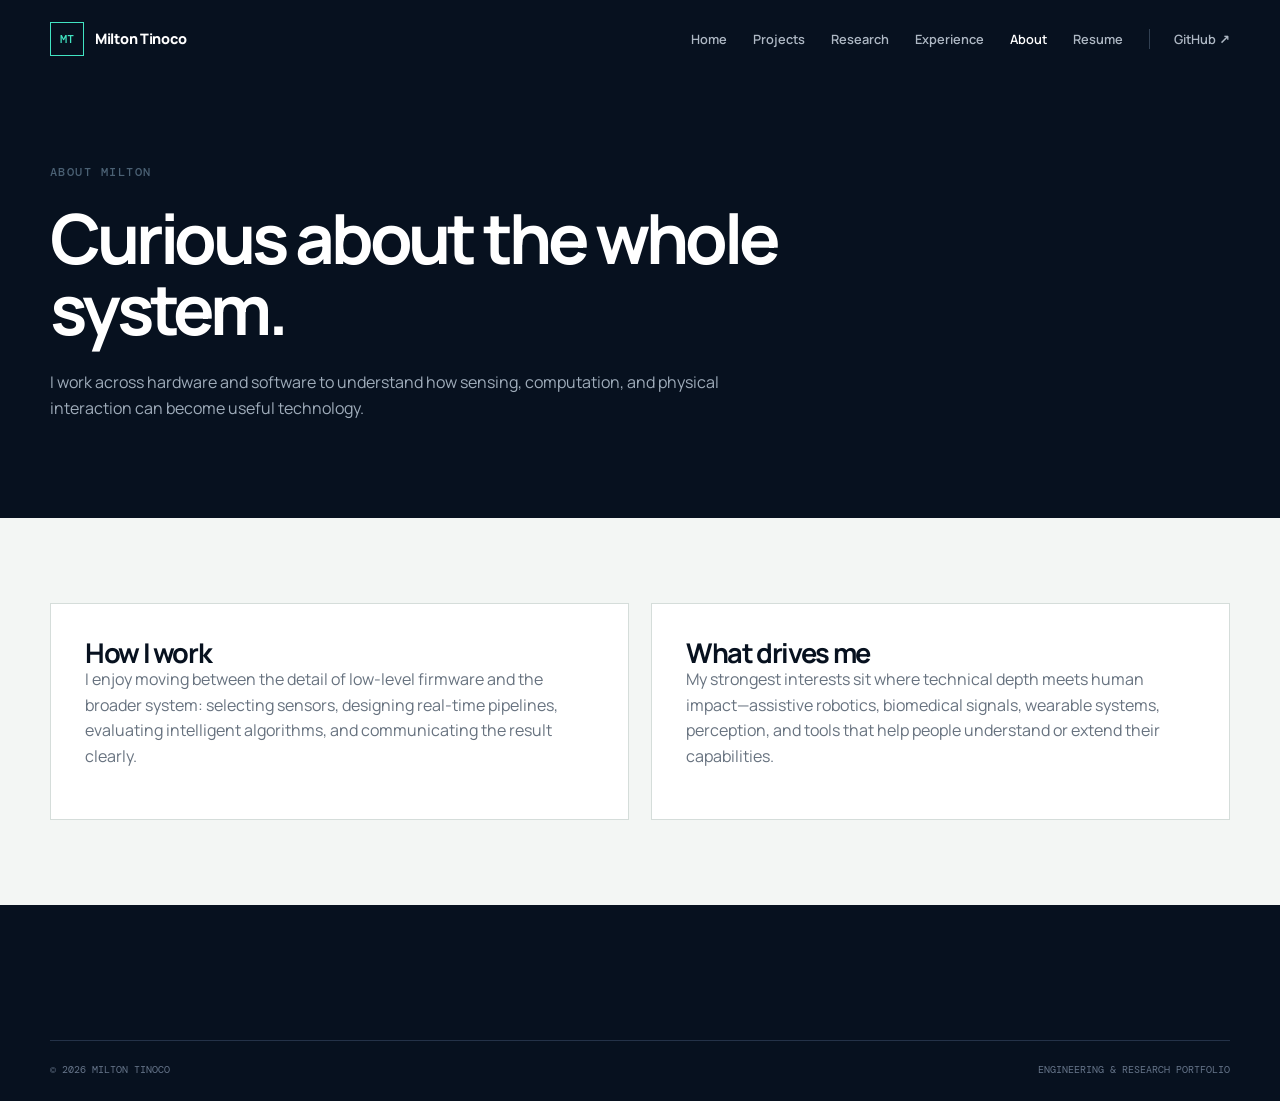
==== about.html @ 7037812b "Update portfolio" ====
<!DOCTYPE html><html lang="en"><head><meta charset="UTF-8"><meta name="viewport" content="width=device-width,initial-scale=1"><title>About | Milton Tinoco</title><link rel="preconnect" href="https://fonts.googleapis.com"><link rel="preconnect" href="https://fonts.gstatic.com" crossorigin><link href="https://fonts.googleapis.com/css2?family=DM+Mono:wght@400;500&family=Manrope:wght@400;500;600;700;800&display=swap" rel="stylesheet"><link rel="stylesheet" href="css/style.css"><script src="js/main.js" defer></script></head><body><header class="site-header scrolled" data-header><div class="container nav-wrap"><a class="brand" href="index.html"><span class="brand-mark">MT</span><span>Milton Tinoco</span></a><button class="nav-toggle" aria-expanded="false" aria-controls="site-nav" data-nav-toggle><span class="sr-only">Toggle navigation</span><span></span><span></span></button><nav class="site-nav" id="site-nav" data-nav><a href="index.html">Home</a><a href="projects.html">Projects</a><a href="research.html">Research</a><a href="experience.html">Experience</a><a class="active" href="about.html">About</a><a href="assets/resume/Milton-Tinoco-Resume.pdf" data-resume>Resume</a><a class="nav-external" href="https://github.com/mtinocomarin">GitHub ↗</a></nav></div></header><main><section class="page-hero"><div class="container"><p class="eyebrow">About Milton</p><h1>Curious about the whole system.</h1><p>I work across hardware and software to understand how sensing, computation, and physical interaction can become useful technology.</p></div></section><section class="content-section"><div class="container content-grid"><article class="info-card"><h2>How I work</h2><p>I enjoy moving between the detail of low-level firmware and the broader system: selecting sensors, designing real-time pipelines, evaluating intelligent algorithms, and communicating the result clearly.</p></article><article class="info-card"><h2>What drives me</h2><p>My strongest interests sit where technical depth meets human impact—assistive robotics, biomedical signals, wearable systems, perception, and tools that help people understand or extend their capabilities.</p></article></div></section></main><footer class="site-footer"><div class="container footer-base"><span>© <span data-year></span> Milton Tinoco</span><span>Engineering &amp; research portfolio</span></div></footer></body></html>
---- css/style.css ----
:root{--ink:#07111f;--ink-2:#0b1829;--paper:#f3f6f4;--white:#fff;--muted:#67727f;--line:#d5ddda;--cyan:#41e4c2;--blue:#6ea8ff;--orange:#ff8b5d;--max:1180px;--radius:18px}
*{box-sizing:border-box}html{scroll-behavior:smooth}body{margin:0;background:var(--paper);color:var(--ink);font-family:Manrope,system-ui,sans-serif;line-height:1.6;-webkit-font-smoothing:antialiased}a{color:inherit;text-decoration:none}button{font:inherit}img{max-width:100%}.container{width:min(calc(100% - 40px),var(--max));margin-inline:auto}.section{padding:110px 0}.skip-link{position:fixed;left:20px;top:-100px;z-index:100;background:var(--cyan);padding:10px 16px;font-weight:800}.skip-link:focus{top:12px}.sr-only{position:absolute;width:1px;height:1px;padding:0;margin:-1px;overflow:hidden;clip:rect(0,0,0,0);white-space:nowrap;border:0}
.site-header{position:fixed;inset:0 0 auto;z-index:20;color:#fff;border-bottom:1px solid transparent;transition:.3s}.site-header.scrolled{background:rgba(7,17,31,.88);border-color:rgba(255,255,255,.1);backdrop-filter:blur(14px)}.nav-wrap{height:78px;display:flex;align-items:center;justify-content:space-between}.brand{display:flex;align-items:center;gap:11px;font-size:.9rem;font-weight:800;letter-spacing:-.02em}.brand-mark{display:grid;place-items:center;width:34px;height:34px;border:1px solid var(--cyan);color:var(--cyan);font:500 .75rem DM Mono}.site-nav{display:flex;align-items:center;gap:26px;font-size:.8rem;font-weight:600}.site-nav a{color:#aeb8c4;transition:.2s}.site-nav a:hover,.site-nav a.active{color:#fff}.nav-external{padding-left:24px;border-left:1px solid #314052}.nav-toggle{display:none;background:none;border:0;color:#fff;width:40px;height:40px}.nav-toggle span:not(.sr-only){display:block;width:23px;height:1px;background:currentColor;margin:6px auto;transition:.2s}
.hero{min-height:100vh;padding-top:170px;padding-bottom:36px;background:var(--ink);color:#fff;overflow:hidden;position:relative}.hero:before{content:"";position:absolute;inset:0;background:linear-gradient(rgba(255,255,255,.025) 1px,transparent 1px),linear-gradient(90deg,rgba(255,255,255,.025) 1px,transparent 1px);background-size:54px 54px;mask-image:linear-gradient(to bottom,#000,transparent 85%)}.hero-grid{position:relative;display:grid;grid-template-columns:1.12fr .88fr;gap:72px;align-items:center}.eyebrow{margin:0 0 22px;color:#4b6174;font:500 .72rem DM Mono;letter-spacing:.13em;text-transform:uppercase}.hero .eyebrow{color:#95a6b7}.status-dot{display:inline-block;width:7px;height:7px;margin-right:9px;border-radius:50%;background:var(--cyan);box-shadow:0 0 0 5px rgba(65,228,194,.1)}h1,h2,h3,p{margin-top:0}h1{max-width:780px;margin-bottom:26px;font-size:clamp(2.75rem,5.4vw,5.4rem);line-height:1.03;letter-spacing:-.06em}h1 em{color:var(--cyan);font-style:normal}h2{margin-bottom:0;font-size:clamp(2rem,4vw,3.6rem);line-height:1.08;letter-spacing:-.05em}h3{line-height:1.2;letter-spacing:-.035em}.hero-intro{max-width:700px;margin-bottom:35px;color:#adbac7;font-size:1.05rem}.hero-intro strong{color:#fff}.button-row{display:flex;flex-wrap:wrap;gap:12px}.button{display:inline-flex;align-items:center;justify-content:center;gap:18px;min-height:50px;padding:0 22px;border:1px solid transparent;font-size:.82rem;font-weight:800;transition:.25s}.button:hover{transform:translateY(-2px)}.button-primary{background:var(--cyan);color:var(--ink)}.button-secondary{border-color:#425064;color:#fff}.button-secondary:hover{border-color:#fff}.button-light{margin-top:24px;background:#fff;color:var(--ink)}
.hero-visual{position:relative;height:480px}.orbit{position:absolute;left:50%;top:50%;border:1px solid rgba(110,168,255,.3);border-radius:50%;transform:translate(-50%,-50%)}.orbit-one{width:310px;height:310px}.orbit-two{width:440px;height:440px;border-style:dashed;animation:spin 40s linear infinite}.core{position:absolute;left:50%;top:50%;display:grid;place-items:center;width:126px;height:126px;border-radius:50%;background:#0d2237;border:1px solid var(--cyan);box-shadow:0 0 60px rgba(65,228,194,.12);transform:translate(-50%,-50%)}.core span{font:500 2rem DM Mono;color:var(--cyan)}.core small{font:500 .48rem DM Mono;letter-spacing:.18em;color:#8191a1}.signal-card{position:absolute;width:165px;padding:15px;background:rgba(11,24,41,.9);border:1px solid #26394f;box-shadow:0 15px 40px rgba(0,0,0,.25)}.signal-card>span{color:var(--cyan);font:500 .6rem DM Mono}.signal-card strong,.signal-card small{display:block}.signal-card strong{margin:8px 0 2px;font:500 .74rem DM Mono;letter-spacing:.12em}.signal-card small{color:#8495a6;font-size:.58rem}.signal-a{left:0;top:12%}.signal-b{right:-3%;top:26%}.signal-c{left:8%;bottom:6%}.expertise-strip{position:relative;display:flex;align-items:center;justify-content:space-between;margin-top:55px;padding-top:28px;border-top:1px solid #263549;color:#8291a1;font:500 .64rem DM Mono;letter-spacing:.08em;text-transform:uppercase}.expertise-strip i{width:3px;height:3px;background:var(--cyan);border-radius:50%}@keyframes spin{to{transform:translate(-50%,-50%) rotate(360deg)}}
.section-heading{display:flex;justify-content:space-between;align-items:end;gap:30px;margin-bottom:46px}.text-link,.card-link{font-size:.78rem;font-weight:800}.text-link{padding-bottom:6px;border-bottom:1px solid var(--ink)}.project-grid{display:grid;grid-template-columns:repeat(2,1fr);gap:22px}.project-card{display:grid;grid-template-columns:.9fr 1.1fr;min-height:430px;background:var(--white);border:1px solid var(--line);overflow:hidden;transition:.3s}.project-card:hover{transform:translateY(-5px);box-shadow:0 22px 50px rgba(7,17,31,.08)}.project-featured{grid-column:1/-1;grid-template-columns:1.15fr .85fr;min-height:475px}.project-art{position:relative;min-height:260px;overflow:hidden;background:#0b1726}.art-label{position:absolute;left:20px;bottom:16px;color:#7890a8;font:500 .55rem DM Mono;letter-spacing:.12em}.emg-art{background:linear-gradient(135deg,#07111f,#0a2330)}.waveform{position:absolute;inset:15% 4%;background:url("data:image/svg+xml,%3Csvg xmlns='http://www.w3.org/2000/svg' width='800' height='250' viewBox='0 0 800 250'%3E%3Cpolyline fill='none' stroke='%2341e4c2' stroke-width='3' points='0,130 90,130 110,122 125,140 145,70 160,190 178,105 198,130 300,130 320,120 335,145 350,55 365,200 385,100 405,130 500,130 520,120 540,150 558,75 575,180 595,105 615,130 800,130'/%3E%3C/svg%3E") center/cover no-repeat;filter:drop-shadow(0 0 8px rgba(65,228,194,.35))}.metric{position:absolute;right:26px;top:26px;text-align:right}.metric span,.metric strong{display:block;font-family:DM Mono}.metric span{color:#5c7388;font-size:.55rem}.metric strong{color:var(--cyan);font-size:.8rem}.sense-art{background:radial-gradient(circle at center,#14304b,#081321 68%)}.radar{position:absolute;width:190px;height:190px;left:50%;top:48%;border:1px solid #31516d;border-radius:50%;transform:translate(-50%,-50%)}.radar:before,.radar:after{content:"";position:absolute;background:#31516d}.radar:before{width:1px;height:100%;left:50%}.radar:after{width:100%;height:1px;top:50%}.radar span,.radar i,.radar b{position:absolute;width:9px;height:9px;border-radius:50%;background:var(--cyan);box-shadow:0 0 15px var(--cyan)}.radar span{left:30px;top:54px}.radar i{right:38px;bottom:29px}.radar b{right:15px;top:76px;background:var(--orange);box-shadow:0 0 15px var(--orange)}.vision-art{background:linear-gradient(145deg,#081522,#172d43)}.point-cloud{position:absolute;inset:12%;background-image:radial-gradient(circle,#6ea8ff 1px,transparent 1.8px);background-size:15px 13px;transform:perspective(300px) rotateY(-15deg) rotateX(5deg);mask-image:linear-gradient(120deg,transparent,#000 20%,#000 70%,transparent)}.viewfinder{position:absolute;inset:23%;border:1px solid rgba(65,228,194,.55)}.viewfinder:before,.viewfinder:after{content:"";position:absolute;background:rgba(65,228,194,.4)}.viewfinder:before{width:100%;height:1px;top:50%}.viewfinder:after{width:1px;height:100%;left:50%}.project-content{display:flex;flex-direction:column;padding:34px}.project-number{margin-bottom:20px;color:#6a7a88;font:500 .62rem DM Mono;letter-spacing:.1em}.project-content h3{font-size:1.55rem}.project-content p{color:var(--muted);font-size:.9rem}.tag-list{display:flex;flex-wrap:wrap;gap:7px;padding:0;margin:7px 0 25px;list-style:none}.tag-list li{padding:5px 9px;background:#eef3f1;color:#4b5e69;font:500 .57rem DM Mono;text-transform:uppercase}.card-link{display:flex;justify-content:space-between;margin-top:auto;padding-top:17px;border-top:1px solid var(--line)}
.research-callout{background:var(--ink-2);color:#fff}.callout-grid{display:grid;grid-template-columns:1fr 1fr;gap:110px;align-items:end}.callout-grid p{color:#aeb9c6}.callout-grid h2{color:#fff}.toolkit-grid{display:grid;grid-template-columns:repeat(3,1fr);border-block:1px solid var(--line)}.toolkit-grid>div{padding:34px 30px 35px 0}.toolkit-grid>div+div{padding-left:30px;border-left:1px solid var(--line)}.toolkit-index{font:500 .63rem DM Mono;color:#789}.toolkit-grid h3{margin:45px 0 14px;font-size:1.3rem}.toolkit-grid p{margin:0;color:var(--muted);font-size:.85rem}.contact-section{padding-top:40px}.contact-inner{padding:70px;background:#dce9e5}.contact-inner h2{max-width:820px}.contact-inner>p:not(.eyebrow){max-width:650px;margin:20px 0 30px;color:#52636a}.contact-inner .button-secondary{border-color:#859a95;color:var(--ink)}.site-footer{padding:70px 0 25px;background:var(--ink);color:#fff}.footer-grid{display:flex;justify-content:space-between}.footer-grid p{margin:16px 0;color:#728296;font-size:.8rem}.footer-links{display:grid;grid-template-columns:repeat(2,100px);gap:12px;color:#aab4c0;font-size:.78rem}.footer-base{display:flex;justify-content:space-between;margin-top:65px;padding-top:22px;border-top:1px solid #243248;color:#66758a;font:400 .6rem DM Mono;text-transform:uppercase}
.page-hero{padding:165px 0 80px;background:var(--ink);color:#fff}.page-hero p:not(.eyebrow){max-width:680px;color:#9facba}.content-section{padding:85px 0}.content-grid{display:grid;grid-template-columns:repeat(2,1fr);gap:22px}.info-card{padding:34px;background:#fff;border:1px solid var(--line)}.info-card h2{font-size:1.7rem}.info-card h3{font-size:1.25rem}.info-card p{color:var(--muted)}.info-card .tag-list{margin-bottom:0}.empty-note{padding:18px;border-left:3px solid var(--cyan);background:#e5eeeb;color:#52636a}.reveal{opacity:0;transform:translateY(22px);transition:opacity .65s ease,transform .65s ease}.reveal.visible{opacity:1;transform:none}
@media(max-width:900px){.section{padding:80px 0}.site-nav{position:fixed;inset:78px 0 auto;display:none;flex-direction:column;align-items:stretch;gap:0;padding:16px 20px 28px;background:var(--ink);border-top:1px solid #243248}.site-nav.open{display:flex}.site-nav a{padding:13px 0;border-bottom:1px solid #1d2b3c}.nav-external{padding-left:0;border-left:0}.nav-toggle{display:block}.nav-toggle[aria-expanded=true] span:not(.sr-only):nth-child(2){transform:translateY(3.5px) rotate(45deg)}.nav-toggle[aria-expanded=true] span:not(.sr-only):nth-child(3){transform:translateY(-3.5px) rotate(-45deg)}.hero-grid{grid-template-columns:1fr}.hero-visual{height:390px;max-width:520px;width:100%;margin:auto}.expertise-strip{gap:16px;justify-content:flex-start;overflow:hidden}.expertise-strip span{white-space:nowrap}.project-grid{grid-template-columns:1fr}.project-card,.project-featured{grid-column:auto;grid-template-columns:1fr}.callout-grid{grid-template-columns:1fr;gap:35px}.content-grid{grid-template-columns:1fr}}
@media(max-width:600px){.container{width:min(calc(100% - 28px),var(--max))}.hero{padding-top:130px}.hero h1{font-size:2.65rem}.hero-visual{height:330px}.orbit-one{width:220px;height:220px}.orbit-two{width:310px;height:310px}.core{width:100px;height:100px}.signal-card{width:140px}.signal-b{right:0}.expertise-strip{margin-top:25px}.section-heading{display:block}.section-heading .text-link{display:inline-block;margin-top:22px}.project-card,.project-featured{min-height:auto}.project-content{padding:26px}.project-art{min-height:235px}.toolkit-grid{grid-template-columns:1fr}.toolkit-grid>div,.toolkit-grid>div+div{padding:28px 0;border-left:0;border-bottom:1px solid var(--line)}.toolkit-grid h3{margin-top:24px}.contact-inner{padding:40px 24px}.footer-grid{display:block}.footer-links{margin-top:40px}.footer-base{display:block}.footer-base span{display:block;margin-top:7px}}
@media(prefers-reduced-motion:reduce){html{scroll-behavior:auto}*,*:before,*:after{animation-duration:.01ms!important;animation-iteration-count:1!important;transition-duration:.01ms!important}.reveal{opacity:1;transform:none}}
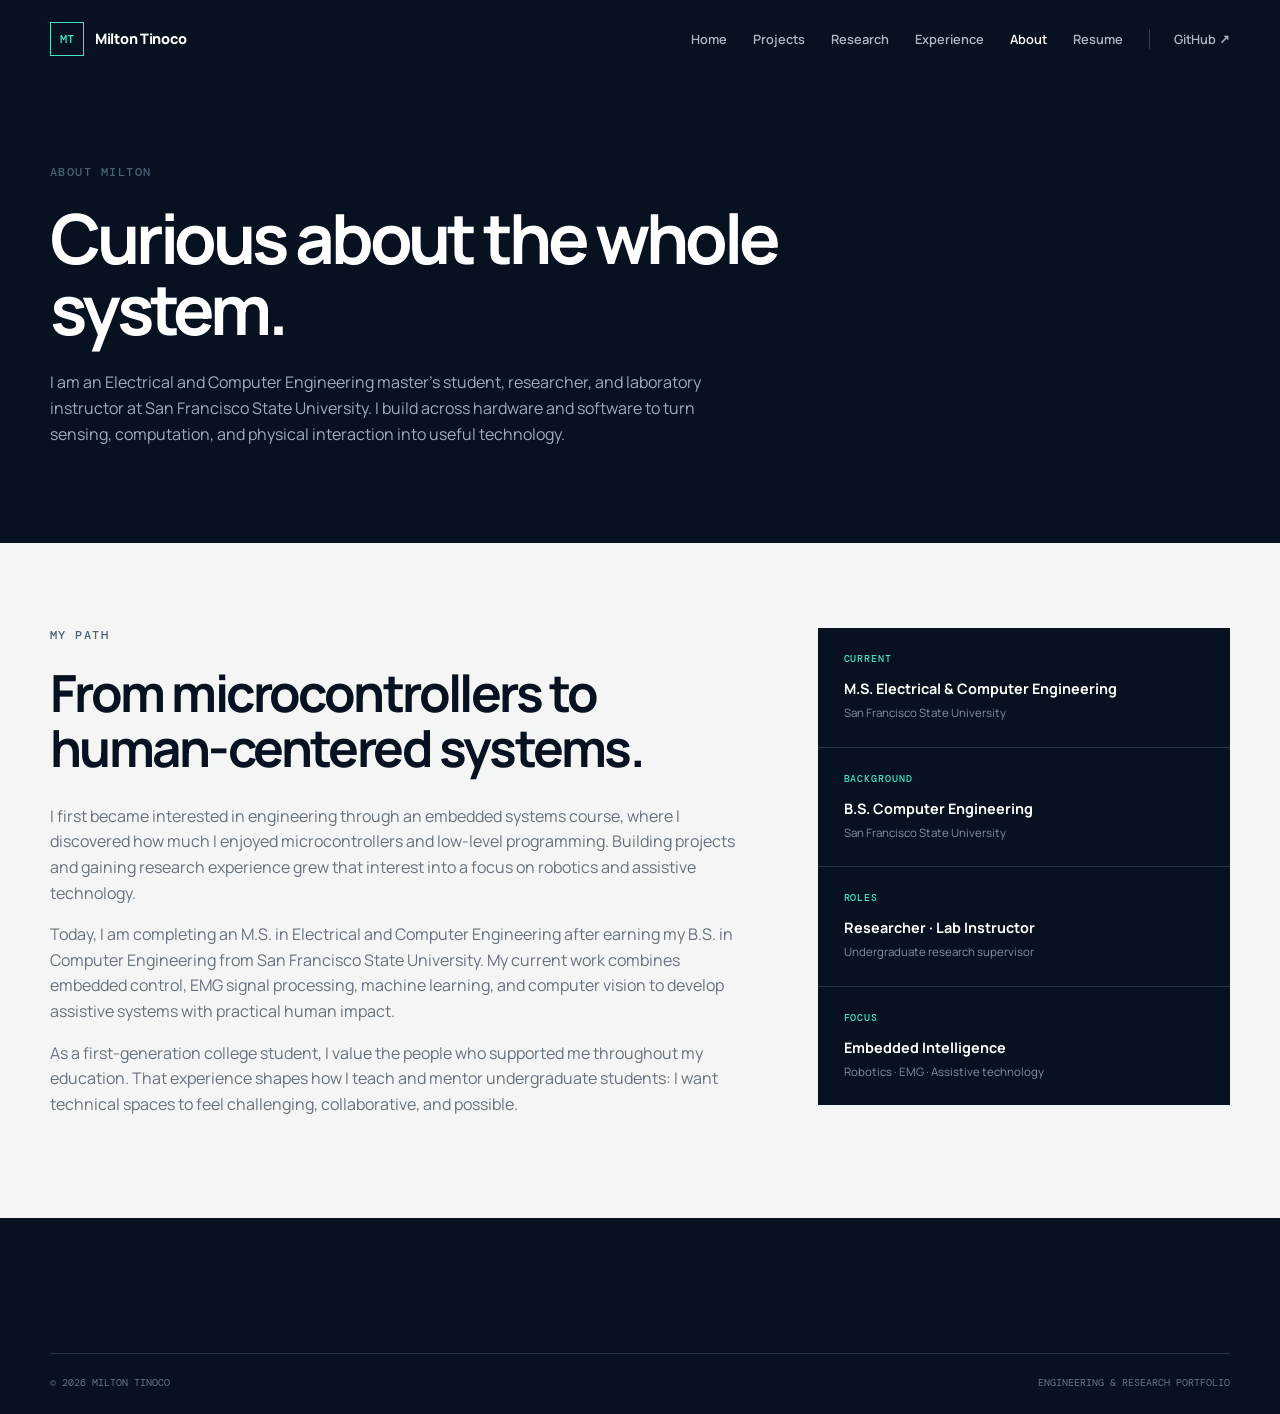
==== commit 471b0b0e: "Update portfolio About me and Resume" ====
--- a/about.html
+++ b/about.html
@@ -1 +1 @@
-<!DOCTYPE html><html lang="en"><head><meta charset="UTF-8"><meta name="viewport" content="width=device-width,initial-scale=1"><title>About | Milton Tinoco</title><link rel="preconnect" href="https://fonts.googleapis.com"><link rel="preconnect" href="https://fonts.gstatic.com" crossorigin><link href="https://fonts.googleapis.com/css2?family=DM+Mono:wght@400;500&family=Manrope:wght@400;500;600;700;800&display=swap" rel="stylesheet"><link rel="stylesheet" href="css/style.css"><script src="js/main.js" defer></script></head><body><header class="site-header scrolled" data-header><div class="container nav-wrap"><a class="brand" href="index.html"><span class="brand-mark">MT</span><span>Milton Tinoco</span></a><button class="nav-toggle" aria-expanded="false" aria-controls="site-nav" data-nav-toggle><span class="sr-only">Toggle navigation</span><span></span><span></span></button><nav class="site-nav" id="site-nav" data-nav><a href="index.html">Home</a><a href="projects.html">Projects</a><a href="research.html">Research</a><a href="experience.html">Experience</a><a class="active" href="about.html">About</a><a href="assets/resume/Milton-Tinoco-Resume.pdf" data-resume>Resume</a><a class="nav-external" href="https://github.com/mtinocomarin">GitHub ↗</a></nav></div></header><main><section class="page-hero"><div class="container"><p class="eyebrow">About Milton</p><h1>Curious about the whole system.</h1><p>I work across hardware and software to understand how sensing, computation, and physical interaction can become useful technology.</p></div></section><section class="content-section"><div class="container content-grid"><article class="info-card"><h2>How I work</h2><p>I enjoy moving between the detail of low-level firmware and the broader system: selecting sensors, designing real-time pipelines, evaluating intelligent algorithms, and communicating the result clearly.</p></article><article class="info-card"><h2>What drives me</h2><p>My strongest interests sit where technical depth meets human impact—assistive robotics, biomedical signals, wearable systems, perception, and tools that help people understand or extend their capabilities.</p></article></div></section></main><footer class="site-footer"><div class="container footer-base"><span>© <span data-year></span> Milton Tinoco</span><span>Engineering &amp; research portfolio</span></div></footer></body></html>
+<!DOCTYPE html><html lang="en"><head><meta charset="UTF-8"><meta name="viewport" content="width=device-width,initial-scale=1"><meta name="description" content="About Milton Tinoco, an electrical and computer engineering graduate student, researcher, and laboratory instructor."><title>About | Milton Tinoco</title><link rel="preconnect" href="https://fonts.googleapis.com"><link rel="preconnect" href="https://fonts.gstatic.com" crossorigin><link href="https://fonts.googleapis.com/css2?family=DM+Mono:wght@400;500&family=Manrope:wght@400;500;600;700;800&display=swap" rel="stylesheet"><link rel="stylesheet" href="css/style.css"><script src="js/main.js" defer></script></head><body><header class="site-header scrolled" data-header><div class="container nav-wrap"><a class="brand" href="index.html"><span class="brand-mark">MT</span><span>Milton Tinoco</span></a><button class="nav-toggle" aria-expanded="false" aria-controls="site-nav" data-nav-toggle><span class="sr-only">Toggle navigation</span><span></span><span></span></button><nav class="site-nav" id="site-nav" data-nav><a href="index.html">Home</a><a href="projects.html">Projects</a><a href="research.html">Research</a><a href="experience.html">Experience</a><a class="active" href="about.html">About</a><a href="assets/resume/Milton-Tinoco-Resume.pdf" data-resume>Resume</a><a class="nav-external" href="https://github.com/mtinocomarin">GitHub ↗</a></nav></div></header><main><section class="page-hero"><div class="container"><p class="eyebrow">About Milton</p><h1>Curious about the whole system.</h1><p>I am an Electrical and Computer Engineering master's student, researcher, and laboratory instructor at San Francisco State University. I build across hardware and software to turn sensing, computation, and physical interaction into useful technology.</p></div></section><section class="content-section"><div class="container"><div class="about-layout"><div class="about-story"><p class="eyebrow">My path</p><h2>From microcontrollers to human-centered systems.</h2><p>I first became interested in engineering through an embedded systems course, where I discovered how much I enjoyed microcontrollers and low-level programming. Building projects and gaining research experience grew that interest into a focus on robotics and assistive technology.</p><p>Today, I am completing an M.S. in Electrical and Computer Engineering after earning my B.S. in Computer Engineering from San Francisco State University. My current work combines embedded control, EMG signal processing, machine learning, and computer vision to develop assistive systems with practical human impact.</p><p>As a first-generation college student, I value the people who supported me throughout my education. That experience shapes how I teach and mentor undergraduate students: I want technical spaces to feel challenging, collaborative, and possible.</p></div><aside class="profile-facts" aria-label="Profile summary"><div><span>Current</span><strong>M.S. Electrical &amp; Computer Engineering</strong><small>San Francisco State University</small></div><div><span>Background</span><strong>B.S. Computer Engineering</strong><small>San Francisco State University</small></div><div><span>Roles</span><strong>Researcher · Lab Instructor</strong><small>Undergraduate research supervisor</small></div><div><span>Focus</span><strong>Embedded Intelligence</strong><small>Robotics · EMG · Assistive technology</small></div></aside></div></div></section></main><footer class="site-footer"><div class="container footer-base"><span>© <span data-year></span> Milton Tinoco</span><span>Engineering &amp; research portfolio</span></div></footer></body></html>
--- a/css/style.css
+++ b/css/style.css
@@ -6,6 +6,7 @@
 .section-heading{display:flex;justify-content:space-between;align-items:end;gap:30px;margin-bottom:46px}.text-link,.card-link{font-size:.78rem;font-weight:800}.text-link{padding-bottom:6px;border-bottom:1px solid var(--ink)}.project-grid{display:grid;grid-template-columns:repeat(2,1fr);gap:22px}.project-card{display:grid;grid-template-columns:.9fr 1.1fr;min-height:430px;background:var(--white);border:1px solid var(--line);overflow:hidden;transition:.3s}.project-card:hover{transform:translateY(-5px);box-shadow:0 22px 50px rgba(7,17,31,.08)}.project-featured{grid-column:1/-1;grid-template-columns:1.15fr .85fr;min-height:475px}.project-art{position:relative;min-height:260px;overflow:hidden;background:#0b1726}.art-label{position:absolute;left:20px;bottom:16px;color:#7890a8;font:500 .55rem DM Mono;letter-spacing:.12em}.emg-art{background:linear-gradient(135deg,#07111f,#0a2330)}.waveform{position:absolute;inset:15% 4%;background:url("data:image/svg+xml,%3Csvg xmlns='http://www.w3.org/2000/svg' width='800' height='250' viewBox='0 0 800 250'%3E%3Cpolyline fill='none' stroke='%2341e4c2' stroke-width='3' points='0,130 90,130 110,122 125,140 145,70 160,190 178,105 198,130 300,130 320,120 335,145 350,55 365,200 385,100 405,130 500,130 520,120 540,150 558,75 575,180 595,105 615,130 800,130'/%3E%3C/svg%3E") center/cover no-repeat;filter:drop-shadow(0 0 8px rgba(65,228,194,.35))}.metric{position:absolute;right:26px;top:26px;text-align:right}.metric span,.metric strong{display:block;font-family:DM Mono}.metric span{color:#5c7388;font-size:.55rem}.metric strong{color:var(--cyan);font-size:.8rem}.sense-art{background:radial-gradient(circle at center,#14304b,#081321 68%)}.radar{position:absolute;width:190px;height:190px;left:50%;top:48%;border:1px solid #31516d;border-radius:50%;transform:translate(-50%,-50%)}.radar:before,.radar:after{content:"";position:absolute;background:#31516d}.radar:before{width:1px;height:100%;left:50%}.radar:after{width:100%;height:1px;top:50%}.radar span,.radar i,.radar b{position:absolute;width:9px;height:9px;border-radius:50%;background:var(--cyan);box-shadow:0 0 15px var(--cyan)}.radar span{left:30px;top:54px}.radar i{right:38px;bottom:29px}.radar b{right:15px;top:76px;background:var(--orange);box-shadow:0 0 15px var(--orange)}.vision-art{background:linear-gradient(145deg,#081522,#172d43)}.point-cloud{position:absolute;inset:12%;background-image:radial-gradient(circle,#6ea8ff 1px,transparent 1.8px);background-size:15px 13px;transform:perspective(300px) rotateY(-15deg) rotateX(5deg);mask-image:linear-gradient(120deg,transparent,#000 20%,#000 70%,transparent)}.viewfinder{position:absolute;inset:23%;border:1px solid rgba(65,228,194,.55)}.viewfinder:before,.viewfinder:after{content:"";position:absolute;background:rgba(65,228,194,.4)}.viewfinder:before{width:100%;height:1px;top:50%}.viewfinder:after{width:1px;height:100%;left:50%}.project-content{display:flex;flex-direction:column;padding:34px}.project-number{margin-bottom:20px;color:#6a7a88;font:500 .62rem DM Mono;letter-spacing:.1em}.project-content h3{font-size:1.55rem}.project-content p{color:var(--muted);font-size:.9rem}.tag-list{display:flex;flex-wrap:wrap;gap:7px;padding:0;margin:7px 0 25px;list-style:none}.tag-list li{padding:5px 9px;background:#eef3f1;color:#4b5e69;font:500 .57rem DM Mono;text-transform:uppercase}.card-link{display:flex;justify-content:space-between;margin-top:auto;padding-top:17px;border-top:1px solid var(--line)}
 .research-callout{background:var(--ink-2);color:#fff}.callout-grid{display:grid;grid-template-columns:1fr 1fr;gap:110px;align-items:end}.callout-grid p{color:#aeb9c6}.callout-grid h2{color:#fff}.toolkit-grid{display:grid;grid-template-columns:repeat(3,1fr);border-block:1px solid var(--line)}.toolkit-grid>div{padding:34px 30px 35px 0}.toolkit-grid>div+div{padding-left:30px;border-left:1px solid var(--line)}.toolkit-index{font:500 .63rem DM Mono;color:#789}.toolkit-grid h3{margin:45px 0 14px;font-size:1.3rem}.toolkit-grid p{margin:0;color:var(--muted);font-size:.85rem}.contact-section{padding-top:40px}.contact-inner{padding:70px;background:#dce9e5}.contact-inner h2{max-width:820px}.contact-inner>p:not(.eyebrow){max-width:650px;margin:20px 0 30px;color:#52636a}.contact-inner .button-secondary{border-color:#859a95;color:var(--ink)}.site-footer{padding:70px 0 25px;background:var(--ink);color:#fff}.footer-grid{display:flex;justify-content:space-between}.footer-grid p{margin:16px 0;color:#728296;font-size:.8rem}.footer-links{display:grid;grid-template-columns:repeat(2,100px);gap:12px;color:#aab4c0;font-size:.78rem}.footer-base{display:flex;justify-content:space-between;margin-top:65px;padding-top:22px;border-top:1px solid #243248;color:#66758a;font:400 .6rem DM Mono;text-transform:uppercase}
 .page-hero{padding:165px 0 80px;background:var(--ink);color:#fff}.page-hero p:not(.eyebrow){max-width:680px;color:#9facba}.content-section{padding:85px 0}.content-grid{display:grid;grid-template-columns:repeat(2,1fr);gap:22px}.info-card{padding:34px;background:#fff;border:1px solid var(--line)}.info-card h2{font-size:1.7rem}.info-card h3{font-size:1.25rem}.info-card p{color:var(--muted)}.info-card .tag-list{margin-bottom:0}.empty-note{padding:18px;border-left:3px solid var(--cyan);background:#e5eeeb;color:#52636a}.reveal{opacity:0;transform:translateY(22px);transition:opacity .65s ease,transform .65s ease}.reveal.visible{opacity:1;transform:none}
-@media(max-width:900px){.section{padding:80px 0}.site-nav{position:fixed;inset:78px 0 auto;display:none;flex-direction:column;align-items:stretch;gap:0;padding:16px 20px 28px;background:var(--ink);border-top:1px solid #243248}.site-nav.open{display:flex}.site-nav a{padding:13px 0;border-bottom:1px solid #1d2b3c}.nav-external{padding-left:0;border-left:0}.nav-toggle{display:block}.nav-toggle[aria-expanded=true] span:not(.sr-only):nth-child(2){transform:translateY(3.5px) rotate(45deg)}.nav-toggle[aria-expanded=true] span:not(.sr-only):nth-child(3){transform:translateY(-3.5px) rotate(-45deg)}.hero-grid{grid-template-columns:1fr}.hero-visual{height:390px;max-width:520px;width:100%;margin:auto}.expertise-strip{gap:16px;justify-content:flex-start;overflow:hidden}.expertise-strip span{white-space:nowrap}.project-grid{grid-template-columns:1fr}.project-card,.project-featured{grid-column:auto;grid-template-columns:1fr}.callout-grid{grid-template-columns:1fr;gap:35px}.content-grid{grid-template-columns:1fr}}
+.about-layout{display:grid;grid-template-columns:1.25fr .75fr;gap:80px;align-items:start}.about-story>p:not(.eyebrow){color:var(--muted);font-size:1rem}.about-story h2{margin-bottom:28px}.profile-facts{background:var(--ink);color:#fff}.profile-facts div{padding:24px 26px;border-bottom:1px solid #263549}.profile-facts div:last-child{border-bottom:0}.profile-facts span,.profile-facts strong,.profile-facts small{display:block}.profile-facts span{margin-bottom:12px;color:var(--cyan);font:500 .6rem DM Mono;letter-spacing:.1em;text-transform:uppercase}.profile-facts strong{font-size:.9rem}.profile-facts small{margin-top:4px;color:#8291a1;font-size:.72rem}.experience-list{border-top:1px solid var(--line)}.experience-list article{display:grid;grid-template-columns:240px 1fr;gap:55px;padding:40px 0;border-bottom:1px solid var(--line)}.experience-meta span,.experience-meta small{display:block}.experience-meta span{color:#26394f;font:500 .67rem DM Mono;text-transform:uppercase}.experience-meta small{margin-top:8px;color:var(--muted)}.experience-list h3{font-size:1.55rem}.experience-list article>div:last-child>p{max-width:720px;color:var(--muted)}.research-projects{display:grid;grid-template-columns:repeat(2,1fr);gap:22px}.research-feature{border-top:3px solid var(--cyan)}.research-feature h3{font-size:1.5rem}.research-themes-heading{margin-top:85px}
+@media(max-width:900px){.section{padding:80px 0}.site-nav{position:fixed;inset:78px 0 auto;display:none;flex-direction:column;align-items:stretch;gap:0;padding:16px 20px 28px;background:var(--ink);border-top:1px solid #243248}.site-nav.open{display:flex}.site-nav a{padding:13px 0;border-bottom:1px solid #1d2b3c}.nav-external{padding-left:0;border-left:0}.nav-toggle{display:block}.nav-toggle[aria-expanded=true] span:not(.sr-only):nth-child(2){transform:translateY(3.5px) rotate(45deg)}.nav-toggle[aria-expanded=true] span:not(.sr-only):nth-child(3){transform:translateY(-3.5px) rotate(-45deg)}.hero-grid{grid-template-columns:1fr}.hero-visual{height:390px;max-width:520px;width:100%;margin:auto}.expertise-strip{gap:16px;justify-content:flex-start;overflow:hidden}.expertise-strip span{white-space:nowrap}.project-grid{grid-template-columns:1fr}.project-card,.project-featured{grid-column:auto;grid-template-columns:1fr}.callout-grid{grid-template-columns:1fr;gap:35px}.content-grid,.research-projects,.about-layout{grid-template-columns:1fr}.about-layout{gap:45px}.experience-list article{grid-template-columns:1fr;gap:18px}}
 @media(max-width:600px){.container{width:min(calc(100% - 28px),var(--max))}.hero{padding-top:130px}.hero h1{font-size:2.65rem}.hero-visual{height:330px}.orbit-one{width:220px;height:220px}.orbit-two{width:310px;height:310px}.core{width:100px;height:100px}.signal-card{width:140px}.signal-b{right:0}.expertise-strip{margin-top:25px}.section-heading{display:block}.section-heading .text-link{display:inline-block;margin-top:22px}.project-card,.project-featured{min-height:auto}.project-content{padding:26px}.project-art{min-height:235px}.toolkit-grid{grid-template-columns:1fr}.toolkit-grid>div,.toolkit-grid>div+div{padding:28px 0;border-left:0;border-bottom:1px solid var(--line)}.toolkit-grid h3{margin-top:24px}.contact-inner{padding:40px 24px}.footer-grid{display:block}.footer-links{margin-top:40px}.footer-base{display:block}.footer-base span{display:block;margin-top:7px}}
 @media(prefers-reduced-motion:reduce){html{scroll-behavior:auto}*,*:before,*:after{animation-duration:.01ms!important;animation-iteration-count:1!important;transition-duration:.01ms!important}.reveal{opacity:1;transform:none}}
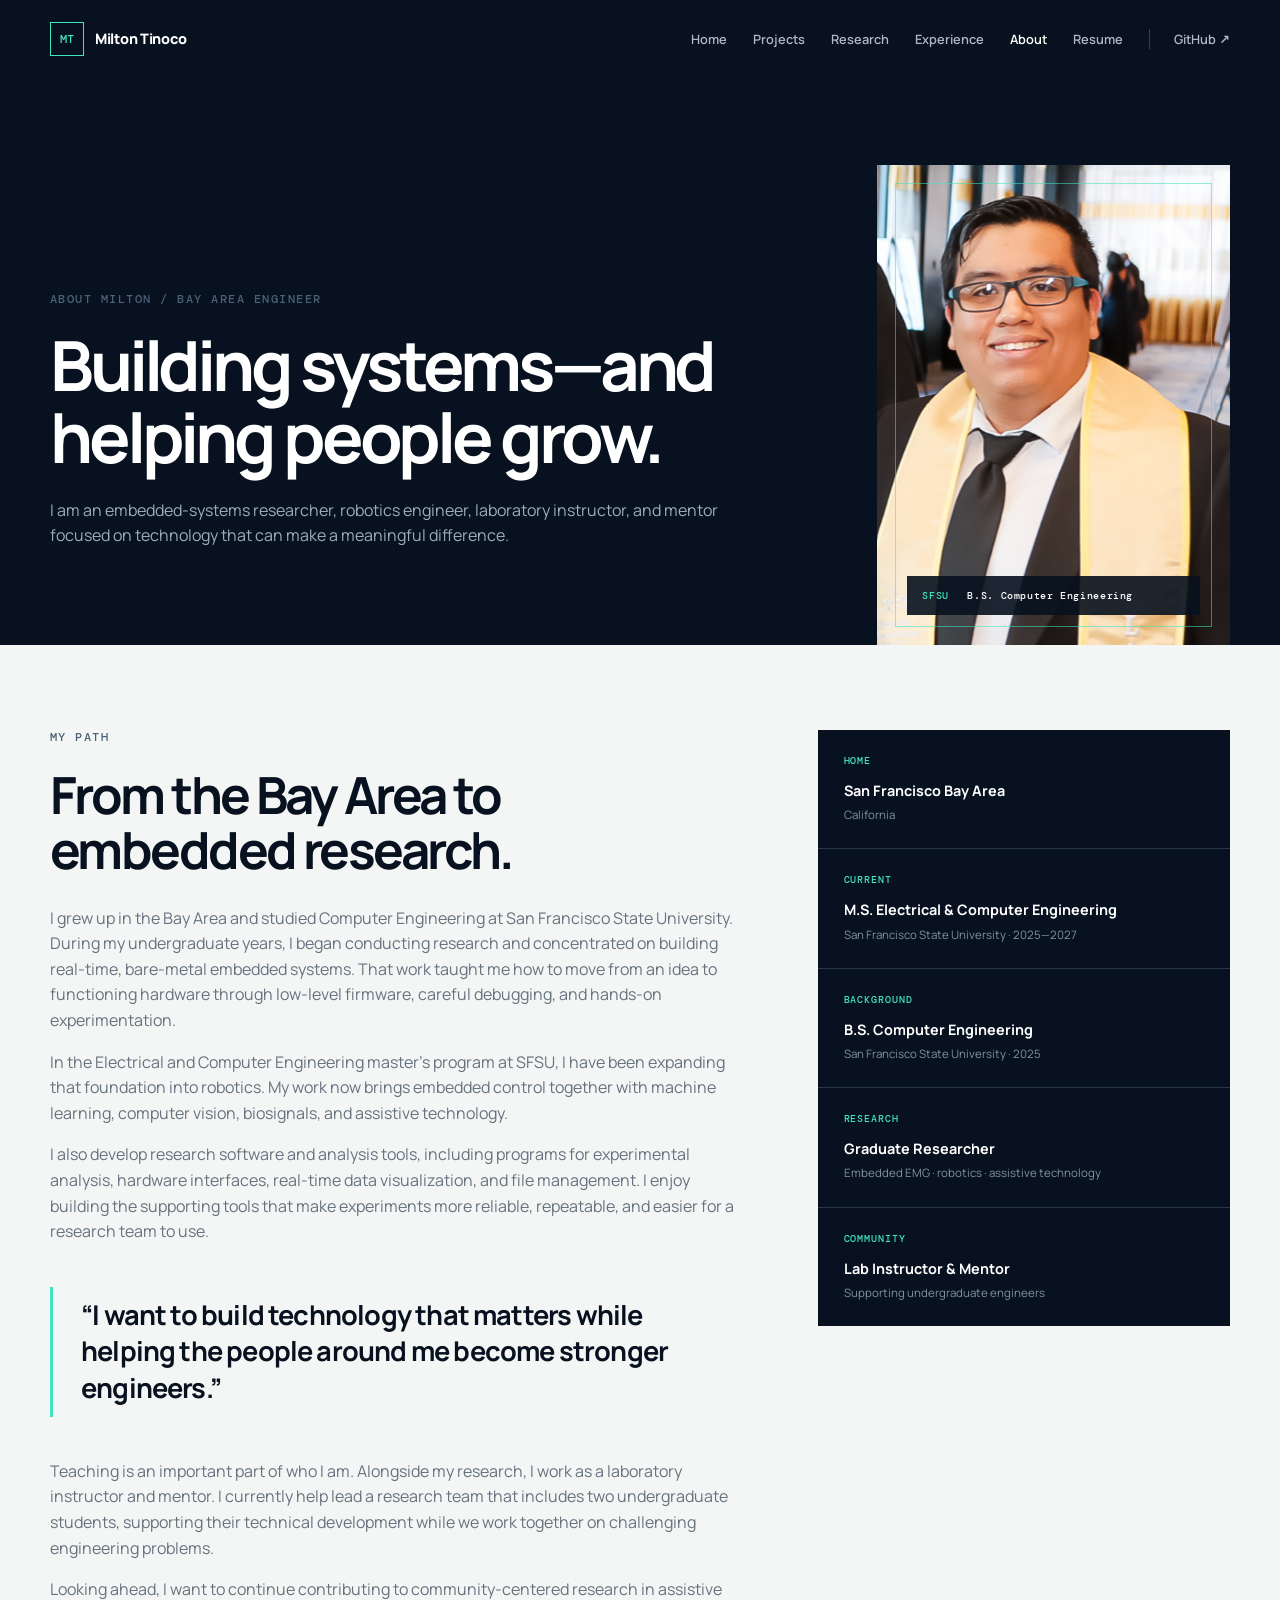
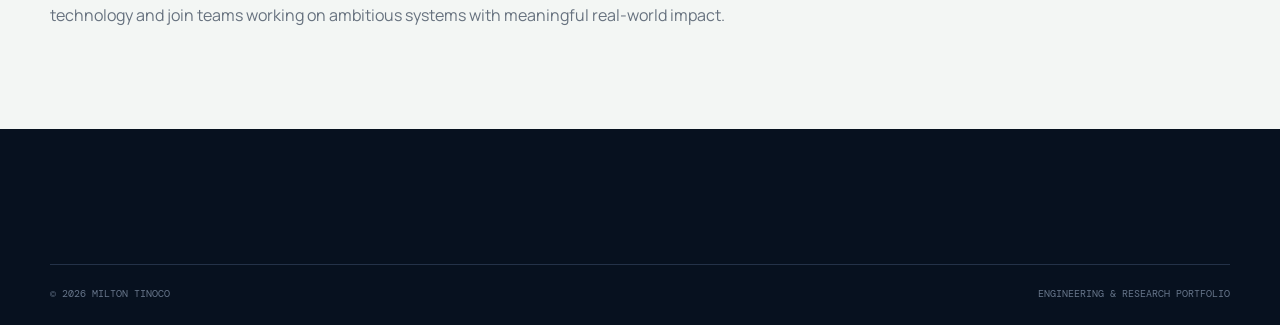
==== commit 6db36f3b: "Update portfolio About me and Resume" ====
--- a/about.html
+++ b/about.html
@@ -1 +1,23 @@
-<!DOCTYPE html><html lang="en"><head><meta charset="UTF-8"><meta name="viewport" content="width=device-width,initial-scale=1"><meta name="description" content="About Milton Tinoco, an electrical and computer engineering graduate student, researcher, and laboratory instructor."><title>About | Milton Tinoco</title><link rel="preconnect" href="https://fonts.googleapis.com"><link rel="preconnect" href="https://fonts.gstatic.com" crossorigin><link href="https://fonts.googleapis.com/css2?family=DM+Mono:wght@400;500&family=Manrope:wght@400;500;600;700;800&display=swap" rel="stylesheet"><link rel="stylesheet" href="css/style.css"><script src="js/main.js" defer></script></head><body><header class="site-header scrolled" data-header><div class="container nav-wrap"><a class="brand" href="index.html"><span class="brand-mark">MT</span><span>Milton Tinoco</span></a><button class="nav-toggle" aria-expanded="false" aria-controls="site-nav" data-nav-toggle><span class="sr-only">Toggle navigation</span><span></span><span></span></button><nav class="site-nav" id="site-nav" data-nav><a href="index.html">Home</a><a href="projects.html">Projects</a><a href="research.html">Research</a><a href="experience.html">Experience</a><a class="active" href="about.html">About</a><a href="assets/resume/Milton-Tinoco-Resume.pdf" data-resume>Resume</a><a class="nav-external" href="https://github.com/mtinocomarin">GitHub ↗</a></nav></div></header><main><section class="page-hero"><div class="container"><p class="eyebrow">About Milton</p><h1>Curious about the whole system.</h1><p>I am an Electrical and Computer Engineering master's student, researcher, and laboratory instructor at San Francisco State University. I build across hardware and software to turn sensing, computation, and physical interaction into useful technology.</p></div></section><section class="content-section"><div class="container"><div class="about-layout"><div class="about-story"><p class="eyebrow">My path</p><h2>From microcontrollers to human-centered systems.</h2><p>I first became interested in engineering through an embedded systems course, where I discovered how much I enjoyed microcontrollers and low-level programming. Building projects and gaining research experience grew that interest into a focus on robotics and assistive technology.</p><p>Today, I am completing an M.S. in Electrical and Computer Engineering after earning my B.S. in Computer Engineering from San Francisco State University. My current work combines embedded control, EMG signal processing, machine learning, and computer vision to develop assistive systems with practical human impact.</p><p>As a first-generation college student, I value the people who supported me throughout my education. That experience shapes how I teach and mentor undergraduate students: I want technical spaces to feel challenging, collaborative, and possible.</p></div><aside class="profile-facts" aria-label="Profile summary"><div><span>Current</span><strong>M.S. Electrical &amp; Computer Engineering</strong><small>San Francisco State University</small></div><div><span>Background</span><strong>B.S. Computer Engineering</strong><small>San Francisco State University</small></div><div><span>Roles</span><strong>Researcher · Lab Instructor</strong><small>Undergraduate research supervisor</small></div><div><span>Focus</span><strong>Embedded Intelligence</strong><small>Robotics · EMG · Assistive technology</small></div></aside></div></div></section></main><footer class="site-footer"><div class="container footer-base"><span>© <span data-year></span> Milton Tinoco</span><span>Engineering &amp; research portfolio</span></div></footer></body></html>
+<!DOCTYPE html>
+<html lang="en">
+<head>
+  <meta charset="UTF-8">
+  <meta name="viewport" content="width=device-width,initial-scale=1">
+  <meta name="description" content="About Milton Tinoco, a Bay Area embedded-systems researcher, robotics engineer, laboratory instructor, and mentor.">
+  <title>About | Milton Tinoco</title>
+  <link rel="preconnect" href="https://fonts.googleapis.com">
+  <link rel="preconnect" href="https://fonts.gstatic.com" crossorigin>
+  <link href="https://fonts.googleapis.com/css2?family=DM+Mono:wght@400;500&family=Manrope:wght@400;500;600;700;800&display=swap" rel="stylesheet">
+  <link rel="stylesheet" href="css/style.css">
+  <link rel="stylesheet" href="css/about.css">
+  <script src="js/main.js" defer></script>
+</head>
+<body>
+  <header class="site-header scrolled" data-header><div class="container nav-wrap"><a class="brand" href="index.html"><span class="brand-mark">MT</span><span>Milton Tinoco</span></a><button class="nav-toggle" aria-expanded="false" aria-controls="site-nav" data-nav-toggle><span class="sr-only">Toggle navigation</span><span></span><span></span></button><nav class="site-nav" id="site-nav" data-nav><a href="index.html">Home</a><a href="projects.html">Projects</a><a href="research.html">Research</a><a href="experience.html">Experience</a><a class="active" href="about.html">About</a><a href="assets/resume/Milton-Tinoco-Resume.pdf" target="_blank">Resume</a><a class="nav-external" href="https://github.com/mtinocomarin">GitHub ↗</a></nav></div></header>
+  <main>
+    <section class="page-hero about-hero"><div class="container about-hero-grid"><div class="about-hero-copy"><p class="eyebrow">About Milton / Bay Area engineer</p><h1>Building systems—and helping people grow.</h1><p>I am an embedded-systems researcher, robotics engineer, laboratory instructor, and mentor focused on technology that can make a meaningful difference.</p></div><figure class="portrait-frame"><img src="assets/images/milton-tinoco.png" alt="Milton Tinoco at his San Francisco State University graduation"><figcaption><span>SFSU</span> B.S. Computer Engineering</figcaption></figure></div></section>
+    <section class="content-section"><div class="container about-layout"><article class="about-story"><p class="eyebrow">My path</p><h2>From the Bay Area to embedded research.</h2><p>I grew up in the Bay Area and studied Computer Engineering at San Francisco State University. During my undergraduate years, I began conducting research and concentrated on building real-time, bare-metal embedded systems. That work taught me how to move from an idea to functioning hardware through low-level firmware, careful debugging, and hands-on experimentation.</p><p>In the Electrical and Computer Engineering master's program at SFSU, I have been expanding that foundation into robotics. My work now brings embedded control together with machine learning, computer vision, biosignals, and assistive technology.</p><p>I also develop research software and analysis tools, including programs for experimental analysis, hardware interfaces, real-time data visualization, and file management. I enjoy building the supporting tools that make experiments more reliable, repeatable, and easier for a research team to use.</p><blockquote class="about-quote">“I want to build technology that matters while helping the people around me become stronger engineers.”</blockquote><p>Teaching is an important part of who I am. Alongside my research, I work as a laboratory instructor and mentor. I currently help lead a research team that includes two undergraduate students, supporting their technical development while we work together on challenging engineering problems.</p><p>Looking ahead, I want to continue contributing to community-centered research in assistive technology and join teams working on ambitious systems with meaningful real-world impact.</p></article><aside class="profile-facts" aria-label="Profile summary"><div><span>Home</span><strong>San Francisco Bay Area</strong><small>California</small></div><div><span>Current</span><strong>M.S. Electrical &amp; Computer Engineering</strong><small>San Francisco State University · 2025—2027</small></div><div><span>Background</span><strong>B.S. Computer Engineering</strong><small>San Francisco State University · 2025</small></div><div><span>Research</span><strong>Graduate Researcher</strong><small>Embedded EMG · robotics · assistive technology</small></div><div><span>Community</span><strong>Lab Instructor &amp; Mentor</strong><small>Supporting undergraduate engineers</small></div></aside></div></section>
+  </main>
+  <footer class="site-footer"><div class="container footer-base"><span>© <span data-year></span> Milton Tinoco</span><span>Engineering &amp; research portfolio</span></div></footer>
+</body>
+</html>
--- a/css/about.css
+++ b/css/about.css
@@ -0,0 +1,11 @@
+.about-hero{padding-bottom:0}
+.about-hero-grid{display:grid;grid-template-columns:1.15fr .55fr;gap:90px;align-items:end}
+.about-hero-copy{padding-bottom:80px}
+.portrait-frame{position:relative;align-self:stretch;min-height:480px;margin:0;background:#132238;overflow:hidden}
+.portrait-frame::before{content:"";position:absolute;inset:18px;z-index:1;border:1px solid rgba(65,228,194,.55);pointer-events:none}
+.portrait-frame img{display:block;width:100%;height:100%;min-height:480px;object-fit:cover;object-position:center 35%}
+.portrait-frame figcaption{position:absolute;left:30px;right:30px;bottom:30px;z-index:2;padding:13px 15px;background:rgba(7,17,31,.9);color:#fff;font:500 .65rem DM Mono;letter-spacing:.06em}
+.portrait-frame figcaption span{margin-right:12px;color:var(--cyan)}
+.about-quote{margin:42px 0;padding:10px 0 10px 28px;border-left:3px solid var(--cyan);font-size:clamp(1.2rem,2.4vw,1.7rem);font-weight:700;line-height:1.35;letter-spacing:-.03em}
+@media(max-width:900px){.about-hero-grid{grid-template-columns:1fr;gap:0}.about-hero-copy{padding-bottom:45px}.portrait-frame{min-height:430px;max-width:500px}.portrait-frame img{min-height:430px}.about-hero{padding-bottom:0}}
+@media(max-width:600px){.portrait-frame,.portrait-frame img{min-height:370px}.portrait-frame figcaption{left:22px;right:22px;bottom:22px}.about-quote{margin:32px 0}}
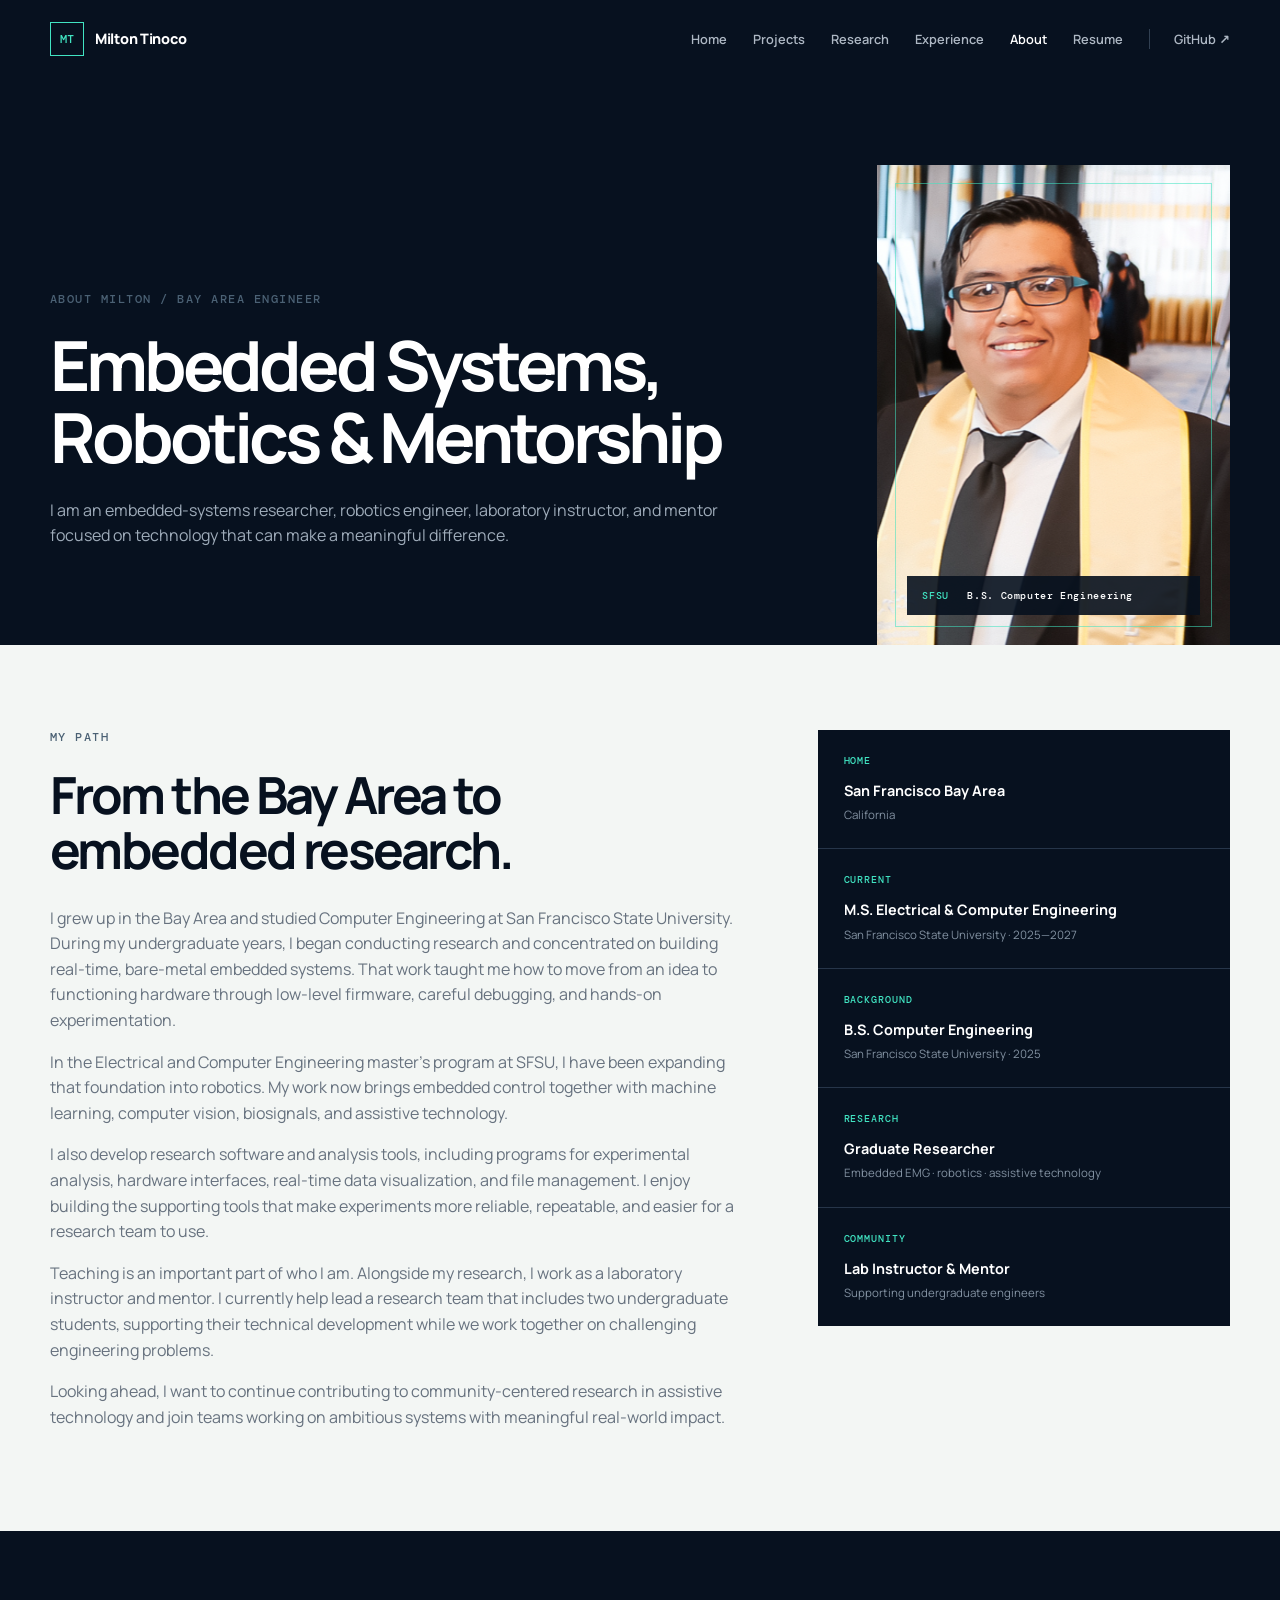
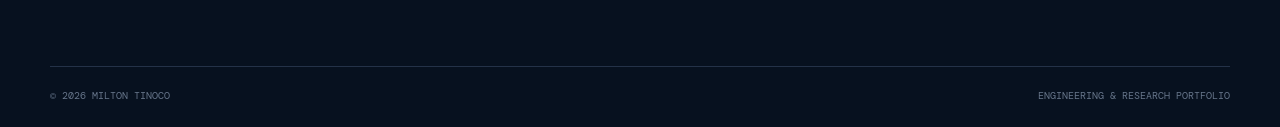
==== commit aab837f3: "Update portfolio About me and Resume" ====
--- a/about.html
+++ b/about.html
@@ -15,8 +15,8 @@
 <body>
   <header class="site-header scrolled" data-header><div class="container nav-wrap"><a class="brand" href="index.html"><span class="brand-mark">MT</span><span>Milton Tinoco</span></a><button class="nav-toggle" aria-expanded="false" aria-controls="site-nav" data-nav-toggle><span class="sr-only">Toggle navigation</span><span></span><span></span></button><nav class="site-nav" id="site-nav" data-nav><a href="index.html">Home</a><a href="projects.html">Projects</a><a href="research.html">Research</a><a href="experience.html">Experience</a><a class="active" href="about.html">About</a><a href="assets/resume/Milton-Tinoco-Resume.pdf" target="_blank">Resume</a><a class="nav-external" href="https://github.com/mtinocomarin">GitHub ↗</a></nav></div></header>
   <main>
-    <section class="page-hero about-hero"><div class="container about-hero-grid"><div class="about-hero-copy"><p class="eyebrow">About Milton / Bay Area engineer</p><h1>Building systems—and helping people grow.</h1><p>I am an embedded-systems researcher, robotics engineer, laboratory instructor, and mentor focused on technology that can make a meaningful difference.</p></div><figure class="portrait-frame"><img src="assets/images/milton-tinoco.png" alt="Milton Tinoco at his San Francisco State University graduation"><figcaption><span>SFSU</span> B.S. Computer Engineering</figcaption></figure></div></section>
-    <section class="content-section"><div class="container about-layout"><article class="about-story"><p class="eyebrow">My path</p><h2>From the Bay Area to embedded research.</h2><p>I grew up in the Bay Area and studied Computer Engineering at San Francisco State University. During my undergraduate years, I began conducting research and concentrated on building real-time, bare-metal embedded systems. That work taught me how to move from an idea to functioning hardware through low-level firmware, careful debugging, and hands-on experimentation.</p><p>In the Electrical and Computer Engineering master's program at SFSU, I have been expanding that foundation into robotics. My work now brings embedded control together with machine learning, computer vision, biosignals, and assistive technology.</p><p>I also develop research software and analysis tools, including programs for experimental analysis, hardware interfaces, real-time data visualization, and file management. I enjoy building the supporting tools that make experiments more reliable, repeatable, and easier for a research team to use.</p><blockquote class="about-quote">“I want to build technology that matters while helping the people around me become stronger engineers.”</blockquote><p>Teaching is an important part of who I am. Alongside my research, I work as a laboratory instructor and mentor. I currently help lead a research team that includes two undergraduate students, supporting their technical development while we work together on challenging engineering problems.</p><p>Looking ahead, I want to continue contributing to community-centered research in assistive technology and join teams working on ambitious systems with meaningful real-world impact.</p></article><aside class="profile-facts" aria-label="Profile summary"><div><span>Home</span><strong>San Francisco Bay Area</strong><small>California</small></div><div><span>Current</span><strong>M.S. Electrical &amp; Computer Engineering</strong><small>San Francisco State University · 2025—2027</small></div><div><span>Background</span><strong>B.S. Computer Engineering</strong><small>San Francisco State University · 2025</small></div><div><span>Research</span><strong>Graduate Researcher</strong><small>Embedded EMG · robotics · assistive technology</small></div><div><span>Community</span><strong>Lab Instructor &amp; Mentor</strong><small>Supporting undergraduate engineers</small></div></aside></div></section>
+    <section class="page-hero about-hero"><div class="container about-hero-grid"><div class="about-hero-copy"><p class="eyebrow">About Milton / Bay Area engineer</p><h1>Embedded Systems, Robotics &amp; Mentorship</h1><p>I am an embedded-systems researcher, robotics engineer, laboratory instructor, and mentor focused on technology that can make a meaningful difference.</p></div><figure class="portrait-frame"><img src="assets/images/milton-tinoco.png" alt="Milton Tinoco at his San Francisco State University graduation"><figcaption><span>SFSU</span> B.S. Computer Engineering</figcaption></figure></div></section>
+    <section class="content-section"><div class="container about-layout"><article class="about-story"><p class="eyebrow">My path</p><h2>From the Bay Area to embedded research.</h2><p>I grew up in the Bay Area and studied Computer Engineering at San Francisco State University. During my undergraduate years, I began conducting research and concentrated on building real-time, bare-metal embedded systems. That work taught me how to move from an idea to functioning hardware through low-level firmware, careful debugging, and hands-on experimentation.</p><p>In the Electrical and Computer Engineering master's program at SFSU, I have been expanding that foundation into robotics. My work now brings embedded control together with machine learning, computer vision, biosignals, and assistive technology.</p><p>I also develop research software and analysis tools, including programs for experimental analysis, hardware interfaces, real-time data visualization, and file management. I enjoy building the supporting tools that make experiments more reliable, repeatable, and easier for a research team to use.</p><p>Teaching is an important part of who I am. Alongside my research, I work as a laboratory instructor and mentor. I currently help lead a research team that includes two undergraduate students, supporting their technical development while we work together on challenging engineering problems.</p><p>Looking ahead, I want to continue contributing to community-centered research in assistive technology and join teams working on ambitious systems with meaningful real-world impact.</p></article><aside class="profile-facts" aria-label="Profile summary"><div><span>Home</span><strong>San Francisco Bay Area</strong><small>California</small></div><div><span>Current</span><strong>M.S. Electrical &amp; Computer Engineering</strong><small>San Francisco State University · 2025—2027</small></div><div><span>Background</span><strong>B.S. Computer Engineering</strong><small>San Francisco State University · 2025</small></div><div><span>Research</span><strong>Graduate Researcher</strong><small>Embedded EMG · robotics · assistive technology</small></div><div><span>Community</span><strong>Lab Instructor &amp; Mentor</strong><small>Supporting undergraduate engineers</small></div></aside></div></section>
   </main>
   <footer class="site-footer"><div class="container footer-base"><span>© <span data-year></span> Milton Tinoco</span><span>Engineering &amp; research portfolio</span></div></footer>
 </body>
--- a/css/about.css
+++ b/css/about.css
@@ -6,6 +6,5 @@
 .portrait-frame img{display:block;width:100%;height:100%;min-height:480px;object-fit:cover;object-position:center 35%}
 .portrait-frame figcaption{position:absolute;left:30px;right:30px;bottom:30px;z-index:2;padding:13px 15px;background:rgba(7,17,31,.9);color:#fff;font:500 .65rem DM Mono;letter-spacing:.06em}
 .portrait-frame figcaption span{margin-right:12px;color:var(--cyan)}
-.about-quote{margin:42px 0;padding:10px 0 10px 28px;border-left:3px solid var(--cyan);font-size:clamp(1.2rem,2.4vw,1.7rem);font-weight:700;line-height:1.35;letter-spacing:-.03em}
 @media(max-width:900px){.about-hero-grid{grid-template-columns:1fr;gap:0}.about-hero-copy{padding-bottom:45px}.portrait-frame{min-height:430px;max-width:500px}.portrait-frame img{min-height:430px}.about-hero{padding-bottom:0}}
-@media(max-width:600px){.portrait-frame,.portrait-frame img{min-height:370px}.portrait-frame figcaption{left:22px;right:22px;bottom:22px}.about-quote{margin:32px 0}}
+@media(max-width:600px){.portrait-frame,.portrait-frame img{min-height:370px}.portrait-frame figcaption{left:22px;right:22px;bottom:22px}}
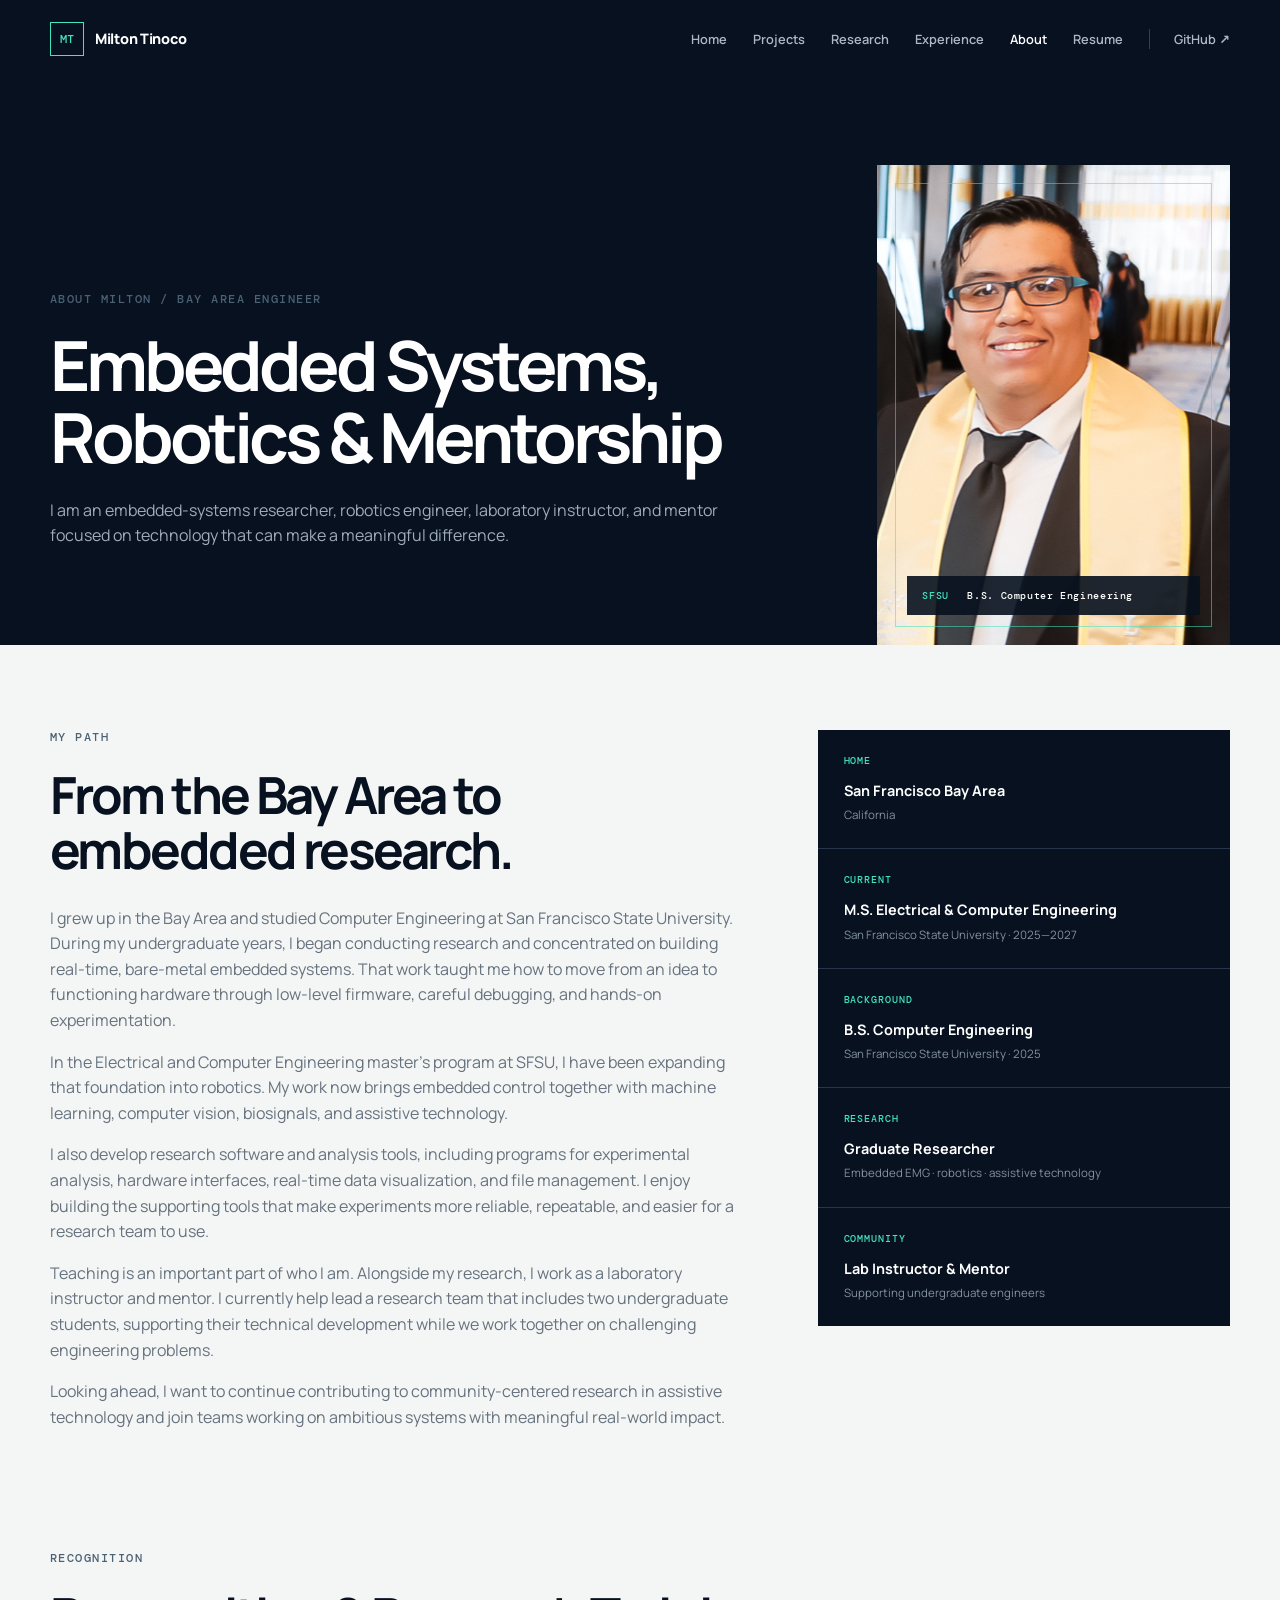
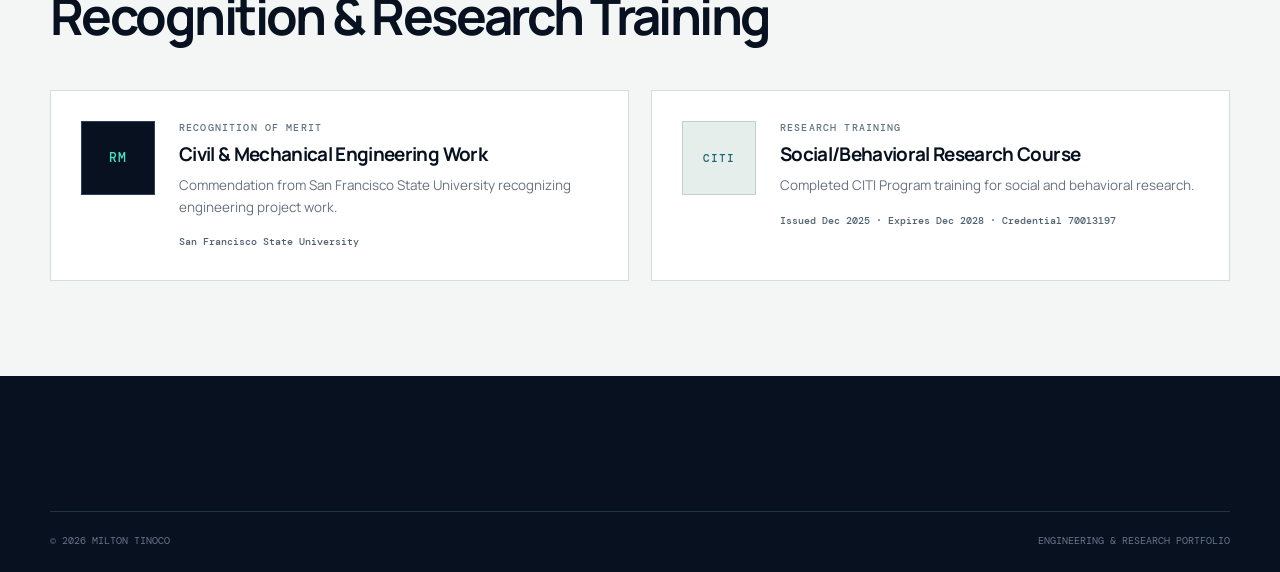
==== commit 7912267f: "Update portfolio About me and Resume" ====
--- a/about.html
+++ b/about.html
@@ -10,6 +10,7 @@
   <link href="https://fonts.googleapis.com/css2?family=DM+Mono:wght@400;500&family=Manrope:wght@400;500;600;700;800&display=swap" rel="stylesheet">
   <link rel="stylesheet" href="css/style.css">
   <link rel="stylesheet" href="css/about.css">
+  <link rel="stylesheet" href="css/credentials.css">
   <script src="js/main.js" defer></script>
 </head>
 <body>
@@ -17,6 +18,7 @@
   <main>
     <section class="page-hero about-hero"><div class="container about-hero-grid"><div class="about-hero-copy"><p class="eyebrow">About Milton / Bay Area engineer</p><h1>Embedded Systems, Robotics &amp; Mentorship</h1><p>I am an embedded-systems researcher, robotics engineer, laboratory instructor, and mentor focused on technology that can make a meaningful difference.</p></div><figure class="portrait-frame"><img src="assets/images/milton-tinoco.png" alt="Milton Tinoco at his San Francisco State University graduation"><figcaption><span>SFSU</span> B.S. Computer Engineering</figcaption></figure></div></section>
     <section class="content-section"><div class="container about-layout"><article class="about-story"><p class="eyebrow">My path</p><h2>From the Bay Area to embedded research.</h2><p>I grew up in the Bay Area and studied Computer Engineering at San Francisco State University. During my undergraduate years, I began conducting research and concentrated on building real-time, bare-metal embedded systems. That work taught me how to move from an idea to functioning hardware through low-level firmware, careful debugging, and hands-on experimentation.</p><p>In the Electrical and Computer Engineering master's program at SFSU, I have been expanding that foundation into robotics. My work now brings embedded control together with machine learning, computer vision, biosignals, and assistive technology.</p><p>I also develop research software and analysis tools, including programs for experimental analysis, hardware interfaces, real-time data visualization, and file management. I enjoy building the supporting tools that make experiments more reliable, repeatable, and easier for a research team to use.</p><p>Teaching is an important part of who I am. Alongside my research, I work as a laboratory instructor and mentor. I currently help lead a research team that includes two undergraduate students, supporting their technical development while we work together on challenging engineering problems.</p><p>Looking ahead, I want to continue contributing to community-centered research in assistive technology and join teams working on ambitious systems with meaningful real-world impact.</p></article><aside class="profile-facts" aria-label="Profile summary"><div><span>Home</span><strong>San Francisco Bay Area</strong><small>California</small></div><div><span>Current</span><strong>M.S. Electrical &amp; Computer Engineering</strong><small>San Francisco State University · 2025—2027</small></div><div><span>Background</span><strong>B.S. Computer Engineering</strong><small>San Francisco State University · 2025</small></div><div><span>Research</span><strong>Graduate Researcher</strong><small>Embedded EMG · robotics · assistive technology</small></div><div><span>Community</span><strong>Lab Instructor &amp; Mentor</strong><small>Supporting undergraduate engineers</small></div></aside></div></section>
+    <section class="credentials-section"><div class="container"><div class="section-heading"><div><p class="eyebrow">Recognition</p><h2>Recognition &amp; Research Training</h2></div></div><div class="credential-grid"><article class="credential-card"><div class="credential-mark" aria-hidden="true">RM</div><div><p class="credential-type">Recognition of Merit</p><h3>Civil &amp; Mechanical Engineering Work</h3><p>Commendation from San Francisco State University recognizing engineering project work.</p><span class="credential-meta">San Francisco State University</span></div></article><article class="credential-card"><div class="credential-mark credential-mark-citi" aria-hidden="true">CITI</div><div><p class="credential-type">Research Training</p><h3>Social/Behavioral Research Course</h3><p>Completed CITI Program training for social and behavioral research.</p><span class="credential-meta">Issued Dec 2025 · Expires Dec 2028 · Credential 70013197</span></div></article></div></div></section>
   </main>
   <footer class="site-footer"><div class="container footer-base"><span>© <span data-year></span> Milton Tinoco</span><span>Engineering &amp; research portfolio</span></div></footer>
 </body>
--- a/css/credentials.css
+++ b/css/credentials.css
@@ -0,0 +1,13 @@
+.credentials-section{padding:20px 0 95px}
+.credential-grid{display:grid;grid-template-columns:repeat(2,1fr);gap:22px}
+.credential-card{display:grid;grid-template-columns:74px 1fr;gap:24px;align-items:start;padding:30px;background:#fff;border:1px solid var(--line)}
+.credential-mark{display:grid;place-items:center;width:74px;height:74px;background:var(--ink);border:1px solid #29415a;color:var(--cyan);font:500 .82rem DM Mono;letter-spacing:.08em}
+.credential-mark-citi{background:#e5eeeb;color:#1d6376;border-color:#bfd1cd;font-size:.7rem}
+.credential-type{margin:0 0 9px;color:#607483!important;font:500 .6rem DM Mono!important;letter-spacing:.12em;text-transform:uppercase}
+.credential-card h3{margin-bottom:10px;font-size:1.18rem}
+.credential-card p:not(.credential-type){margin-bottom:16px;color:var(--muted);font-size:.84rem}
+.credential-meta{display:block;color:#50616e;font:500 .6rem DM Mono;line-height:1.6}
+.research-training{margin-top:85px;padding-top:70px;border-top:1px solid var(--line)}
+.credential-card-wide{max-width:800px}
+@media(max-width:800px){.credential-grid{grid-template-columns:1fr}}
+@media(max-width:520px){.credential-card{grid-template-columns:1fr}.credential-mark{width:62px;height:62px}.credentials-section{padding-bottom:70px}}
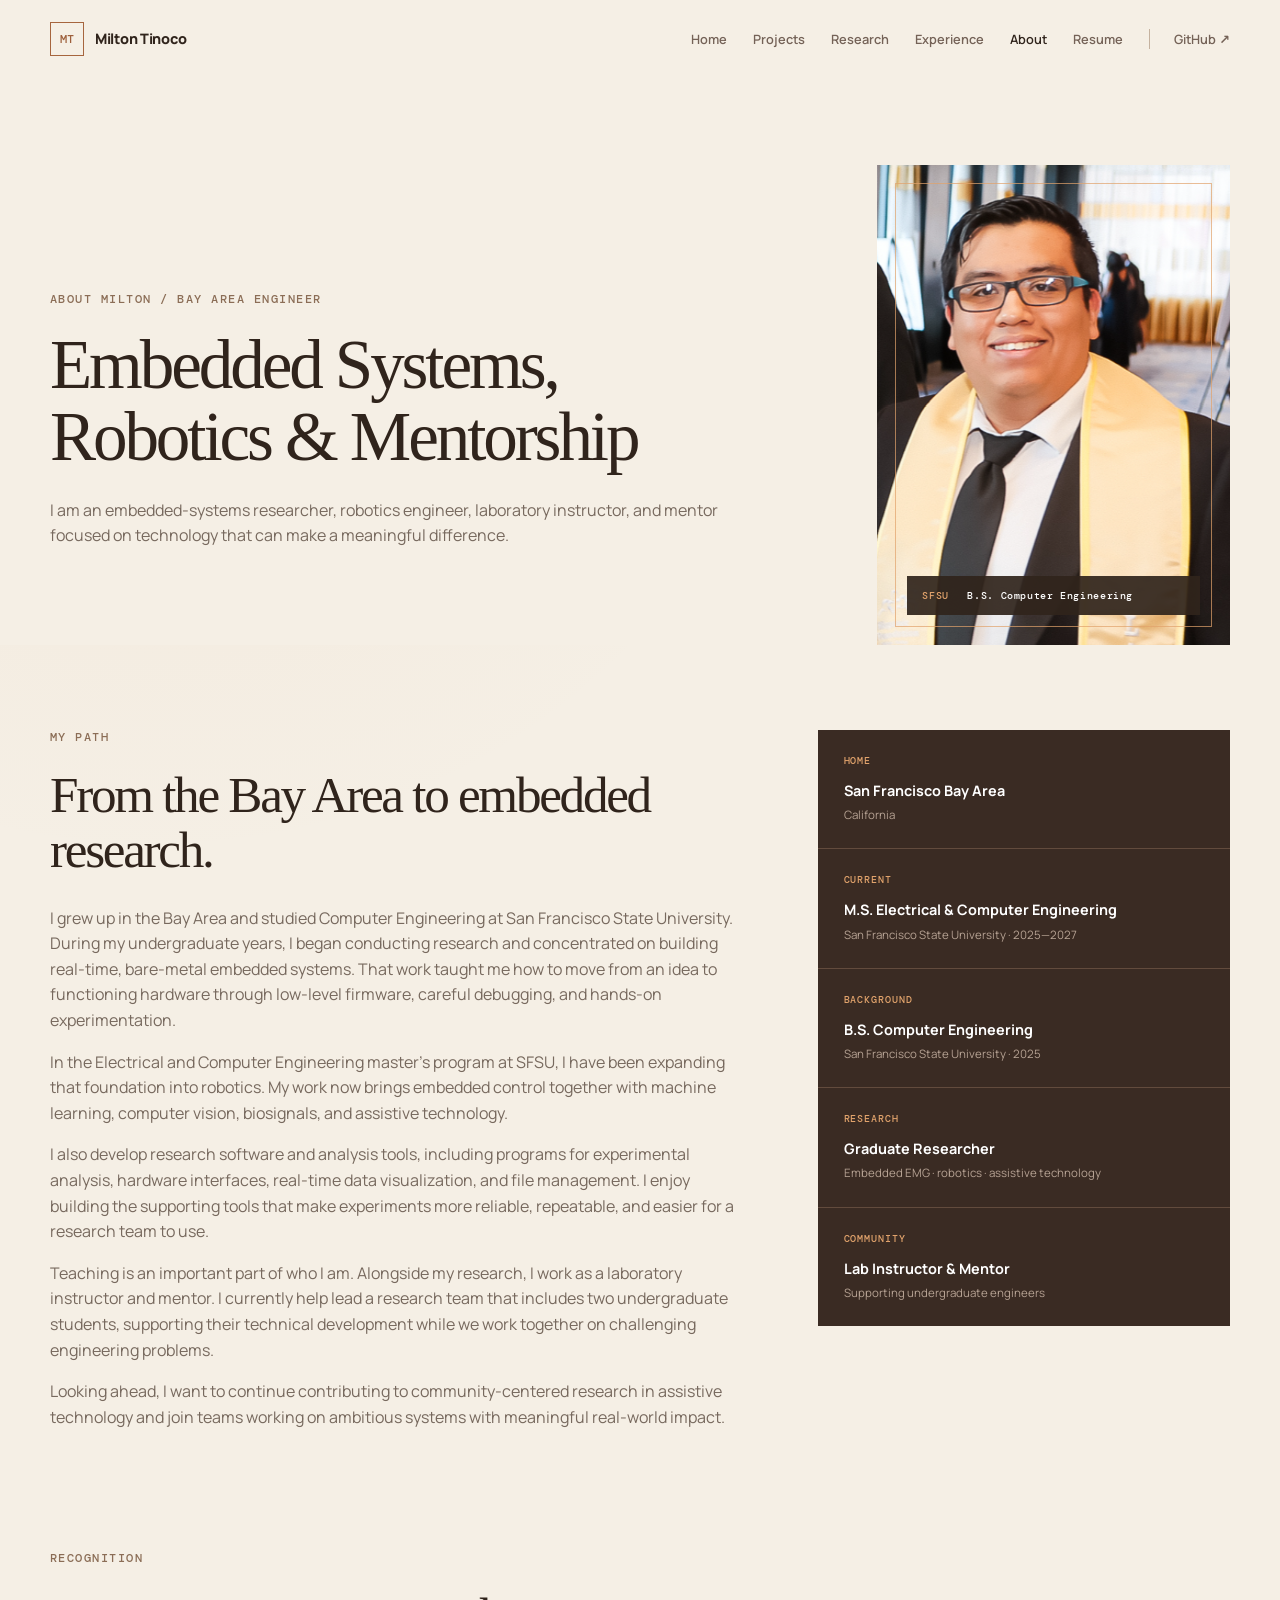
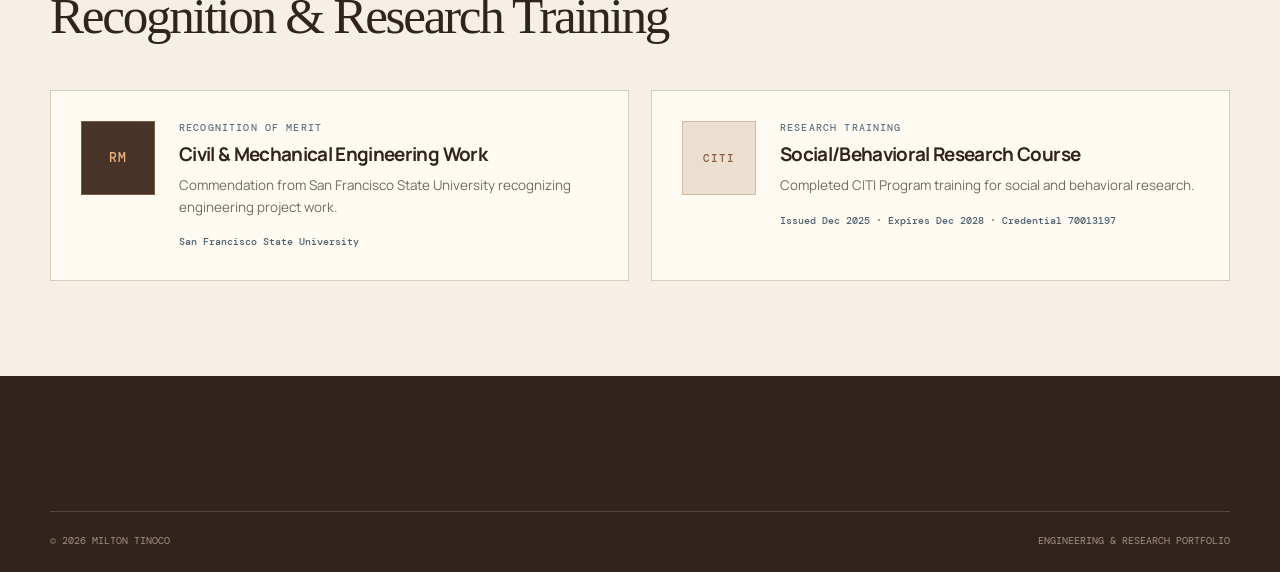
==== commit 0d67de93: "update" ====
--- a/about.html
+++ b/about.html
@@ -11,6 +11,7 @@
   <link rel="stylesheet" href="css/style.css">
   <link rel="stylesheet" href="css/about.css">
   <link rel="stylesheet" href="css/credentials.css">
+  <link rel="stylesheet" href="css/warm-theme.css?v=2">
   <script src="js/main.js" defer></script>
 </head>
 <body>
--- a/css/warm-theme.css
+++ b/css/warm-theme.css
@@ -0,0 +1,28 @@
+:root{--ink:#30241c;--ink-2:#403027;--paper:#f5efe5;--white:#fffaf2;--muted:#77695e;--line:#dacbbb;--cyan:#d59a66;--blue:#b98b68;--orange:#bd7049}
+::selection{background:#d59a66;color:#2b2019}
+body{background:radial-gradient(circle at 12% 8%,rgba(213,154,102,.08),transparent 30%),var(--paper);color:var(--ink)}
+h1,h2{font-family:Georgia,"Times New Roman",serif;font-weight:500;letter-spacing:-.045em}
+.eyebrow{color:#8b6d56}
+.site-header{color:var(--ink)}.site-header.scrolled{background:rgba(245,239,229,.94);border-color:rgba(99,72,53,.16);box-shadow:0 8px 28px rgba(73,48,31,.06)}
+.brand-mark{border-color:#a6653e;color:#9d5f3b}.site-nav a{color:#746257}.site-nav a:hover,.site-nav a.active{color:#30241c}.nav-external{border-color:#c5b29f}.nav-toggle{color:#30241c}
+.hero,.page-hero{background:#f5efe5;color:#30241c}.site-footer{background:#30241c}.hero:before{background:linear-gradient(rgba(126,87,58,.055) 1px,transparent 1px),linear-gradient(90deg,rgba(126,87,58,.055) 1px,transparent 1px);background-size:54px 54px}
+.hero h1 em{color:#a9653f}.hero-intro,.page-hero p:not(.eyebrow){color:#77695e}.hero-intro strong{color:#30241c}.hero .eyebrow{color:#8b6d56}.status-dot{background:#bd7049;box-shadow:0 0 0 5px rgba(189,112,73,.12)}
+.button-primary{background:#a9653f;color:#fffaf2}.button-secondary{border-color:#a58c77;color:#30241c}.button-secondary:hover{border-color:#6f503d}
+.expertise-strip{border-color:#d5c5b4;color:#76685d}.expertise-strip i{background:#bd7049}
+.project-card,.info-card,.credential-card{background:#fffaf2;border-color:var(--line)}.project-card:hover{box-shadow:0 22px 50px rgba(66,42,27,.12)}
+.emg-art{background:linear-gradient(135deg,#2d211b,#5a3b2b)}.sense-art{background:radial-gradient(circle at center,#72513c,#30241c 68%)}.vision-art{background:linear-gradient(145deg,#30241c,#6b4b39)}.project-art{background:#35271f}.waveform{filter:sepia(1) saturate(.8) hue-rotate(335deg) drop-shadow(0 0 8px rgba(225,163,108,.35))}.point-cloud{filter:sepia(1) saturate(.65)}
+.tag-list li,.skills-table tbody td span{background:#eee2d3;color:#665346}
+.research-callout{background:#e5d2ba;color:#30241c}.callout-grid h2{color:#30241c}.callout-grid p{color:#69584b}.button-light{background:#403027;color:#fffaf2}
+.contact-inner{background:#e5d2ba}.contact-inner>p:not(.eyebrow){color:#69584b}.contact-inner .button-secondary{border-color:#9b8068;color:#30241c}
+.empty-note{background:#ecdfcf;border-left-color:#b96f46;color:#685548}.footer-grid p,.footer-base{color:#a58f7d}.footer-base{border-color:#5a4539}.footer-links{color:#c3b1a1}
+.profile-facts{background:#3a2b23}.profile-facts div{border-color:#624b3d}.profile-facts span{color:#e1a36c}.profile-facts small{color:#b6a293}
+.portrait-frame{background:#4a3529}.portrait-frame::before{border-color:rgba(225,163,108,.7)}.portrait-frame figcaption{background:rgba(48,36,28,.92)}.portrait-frame figcaption span{color:#e1a36c}
+.research-feature{border-top-color:#c37b4c}.research-training{border-color:var(--line)}
+.credential-mark{background:#473328;border-color:#7b5a45;color:#e9b27e}.credential-mark-citi{background:#ecdfcf;color:#875d3f;border-color:#d2b99f}
+.skills-map{background:#30241c;border-color:#765b49}.tree-grid{background-image:linear-gradient(rgba(213,154,102,.09) 1px,transparent 1px),linear-gradient(90deg,rgba(213,154,102,.09) 1px,transparent 1px)}
+.tree-status{color:#c19f81}.tree-node{background:#403027;border-color:#9b7559;color:#f8ead9}.tree-node.root{border-color:#e1a36c;color:#efb77f;box-shadow:0 0 45px rgba(213,154,102,.13)}.tree-node.root small{color:#bfa58e}
+.tree-node:hover,.tree-node:focus-visible{border-color:#e1a36c;background:#5a3d2c;box-shadow:0 0 0 7px rgba(213,154,102,.1),0 12px 35px rgba(30,18,12,.35)}.tree-node::after{background:rgba(213,154,102,.2)}
+.tree-node.branch{box-shadow:0 0 var(--node-glow,5px) rgba(213,154,102,var(--node-glow-alpha,.04))}.tree-node.branch:hover,.tree-node.branch:focus-visible,.tree-node.branch.is-charging{box-shadow:0 0 34px rgba(213,154,102,.36)}
+.tree-node.leaf{background:#392a22;border-color:#806049;color:#e7d5c3}.tree-node.leaf.selected,.tree-node.leaf.spotlight{border-color:#e1a36c;background:#67432f}.tree-node.active{border-color:#e1a36c;background:#63422f;box-shadow:0 0 0 8px rgba(213,154,102,.08),0 15px 45px rgba(28,17,11,.35)}
+.tree-line{background:linear-gradient(90deg,rgba(213,154,102,.28),rgba(232,188,145,.72))}.tree-back,.tree-view-toggle{background:rgba(64,48,39,.96);border-color:#87674f;color:#e3d2c1}.tree-back:hover,.tree-back:focus-visible,.tree-view-toggle:hover,.tree-view-toggle:focus-visible{border-color:#e1a36c;background:#5a3d2c;color:#fff8ec;box-shadow:0 0 22px rgba(213,154,102,.16)}.tree-view-toggle span{color:#e1a36c}
+.tree-table-panel,.skills-map.show-table{background:#f5efe5}.skills-map.show-table{border-color:#a17a5b}.skills-table-scroll{background:#fffaf2}.skills-table thead th{background:#403027;color:#dfcdbd}.skills-table tbody tr:hover{background:#faf2e7}
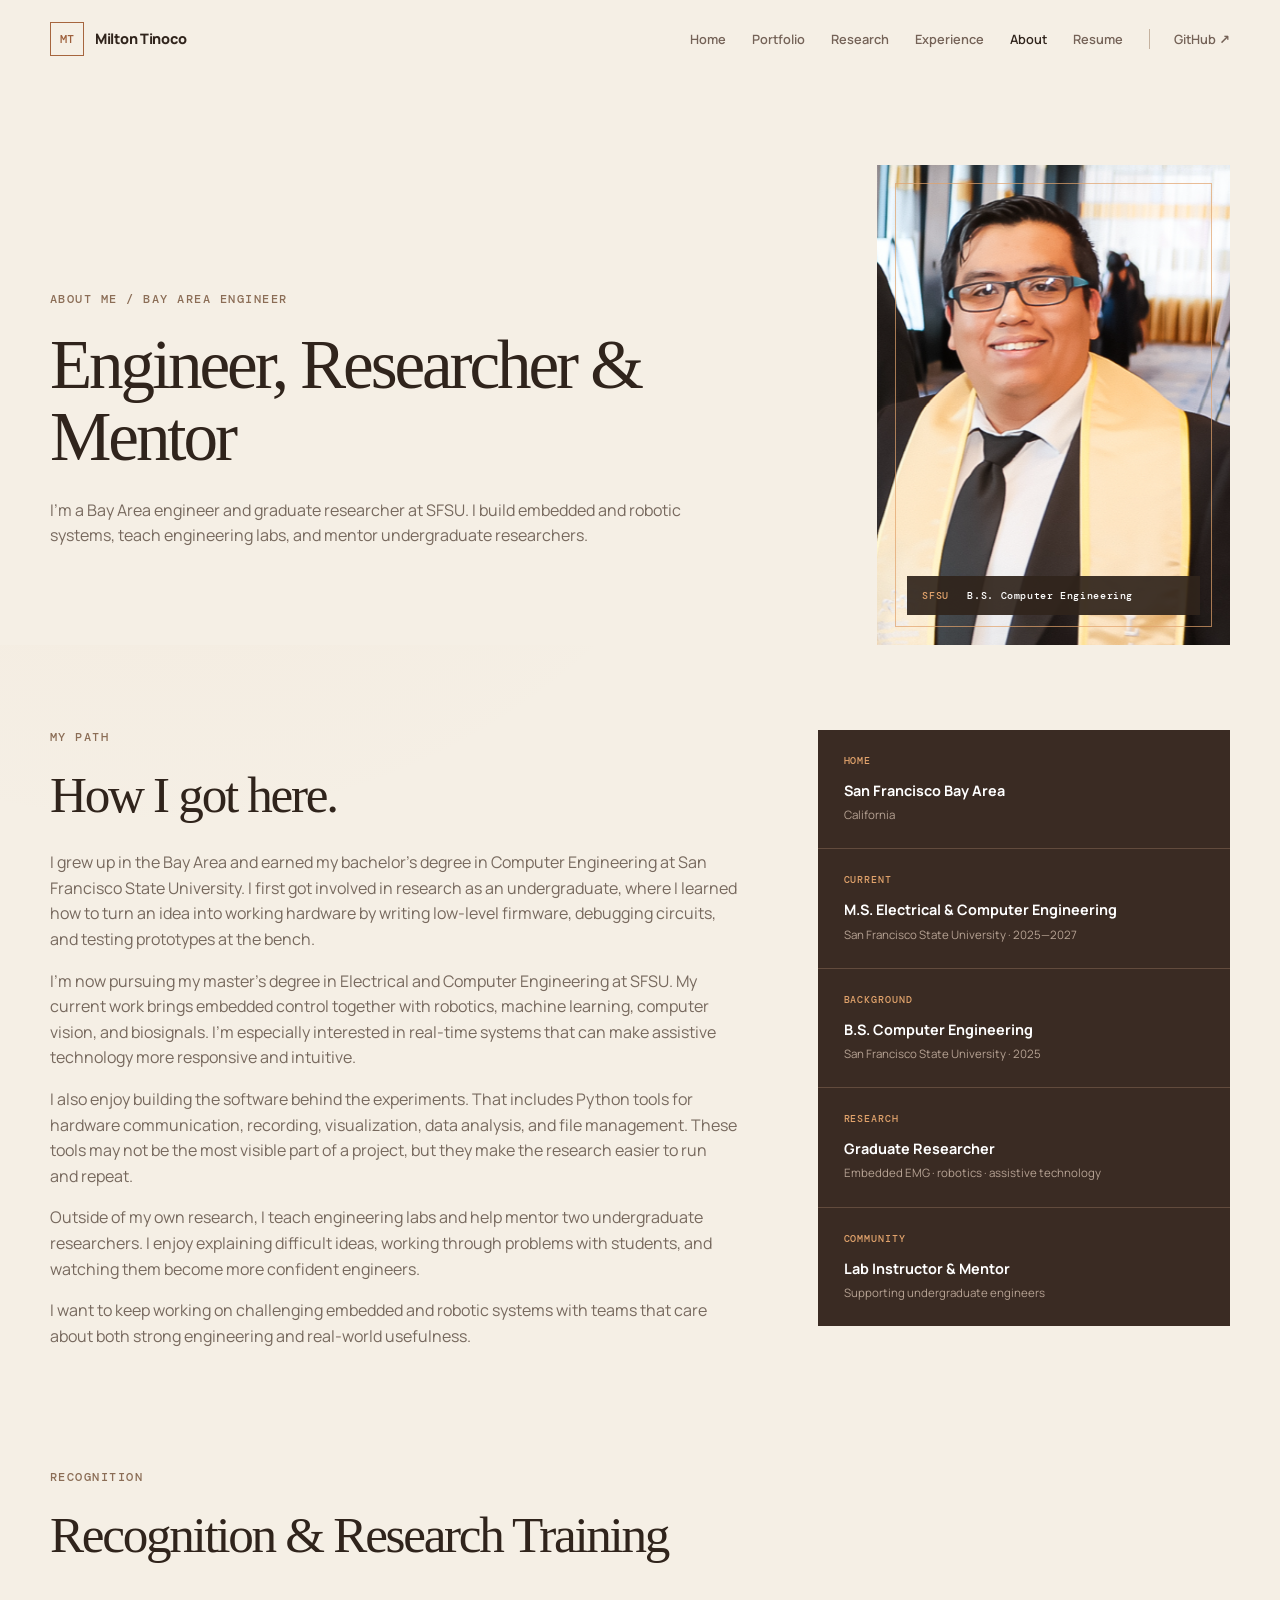
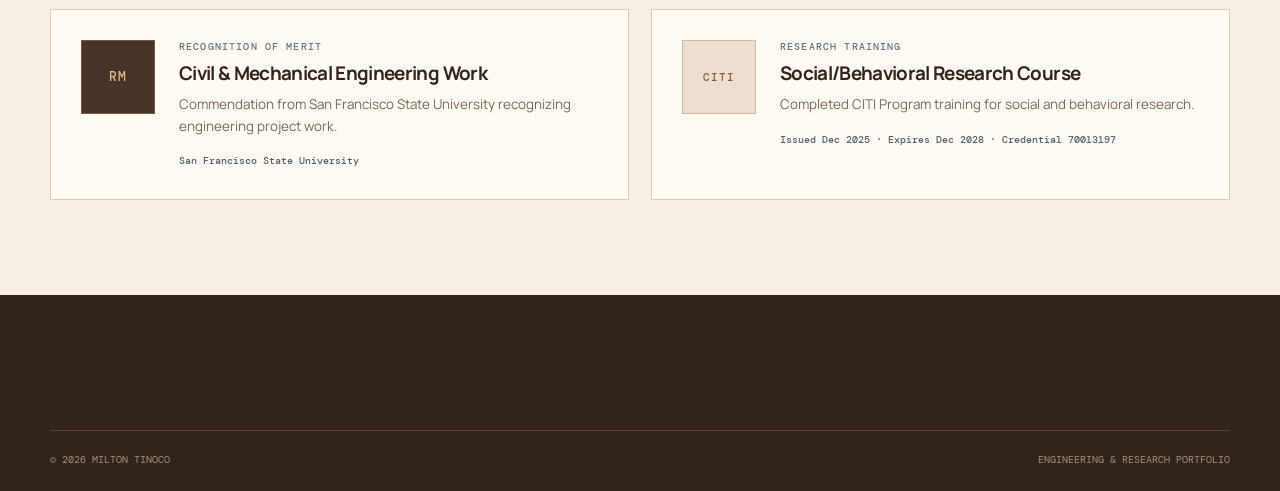
==== commit d3193c2e: "Update portfolio projects and contact links" ====
--- a/about.html
+++ b/about.html
@@ -8,17 +8,17 @@
   <link rel="preconnect" href="https://fonts.googleapis.com">
   <link rel="preconnect" href="https://fonts.gstatic.com" crossorigin>
   <link href="https://fonts.googleapis.com/css2?family=DM+Mono:wght@400;500&family=Manrope:wght@400;500;600;700;800&display=swap" rel="stylesheet">
-  <link rel="stylesheet" href="css/style.css">
+  <link rel="stylesheet" href="css/style.css?v=2">
   <link rel="stylesheet" href="css/about.css">
   <link rel="stylesheet" href="css/credentials.css">
-  <link rel="stylesheet" href="css/warm-theme.css?v=2">
+  <link rel="stylesheet" href="css/warm-theme.css?v=3">
   <script src="js/main.js" defer></script>
 </head>
 <body>
-  <header class="site-header scrolled" data-header><div class="container nav-wrap"><a class="brand" href="index.html"><span class="brand-mark">MT</span><span>Milton Tinoco</span></a><button class="nav-toggle" aria-expanded="false" aria-controls="site-nav" data-nav-toggle><span class="sr-only">Toggle navigation</span><span></span><span></span></button><nav class="site-nav" id="site-nav" data-nav><a href="index.html">Home</a><a href="projects.html">Projects</a><a href="research.html">Research</a><a href="experience.html">Experience</a><a class="active" href="about.html">About</a><a href="assets/resume/Milton-Tinoco-Resume.pdf" target="_blank">Resume</a><a class="nav-external" href="https://github.com/mtinocomarin">GitHub ↗</a></nav></div></header>
+  <header class="site-header scrolled" data-header><div class="container nav-wrap"><a class="brand" href="index.html"><span class="brand-mark">MT</span><span>Milton Tinoco</span></a><button class="nav-toggle" aria-expanded="false" aria-controls="site-nav" data-nav-toggle><span class="sr-only">Toggle navigation</span><span></span><span></span></button><nav class="site-nav" id="site-nav" data-nav><a href="index.html">Home</a><a href="projects.html">Portfolio</a><a href="research.html">Research</a><a href="experience.html">Experience</a><a class="active" href="about.html">About</a><a href="assets/resume/Milton-Tinoco-Resume.pdf" target="_blank">Resume</a><a class="nav-external" href="https://github.com/mtinocomarin">GitHub ↗</a></nav></div></header>
   <main>
-    <section class="page-hero about-hero"><div class="container about-hero-grid"><div class="about-hero-copy"><p class="eyebrow">About Milton / Bay Area engineer</p><h1>Embedded Systems, Robotics &amp; Mentorship</h1><p>I am an embedded-systems researcher, robotics engineer, laboratory instructor, and mentor focused on technology that can make a meaningful difference.</p></div><figure class="portrait-frame"><img src="assets/images/milton-tinoco.png" alt="Milton Tinoco at his San Francisco State University graduation"><figcaption><span>SFSU</span> B.S. Computer Engineering</figcaption></figure></div></section>
-    <section class="content-section"><div class="container about-layout"><article class="about-story"><p class="eyebrow">My path</p><h2>From the Bay Area to embedded research.</h2><p>I grew up in the Bay Area and studied Computer Engineering at San Francisco State University. During my undergraduate years, I began conducting research and concentrated on building real-time, bare-metal embedded systems. That work taught me how to move from an idea to functioning hardware through low-level firmware, careful debugging, and hands-on experimentation.</p><p>In the Electrical and Computer Engineering master's program at SFSU, I have been expanding that foundation into robotics. My work now brings embedded control together with machine learning, computer vision, biosignals, and assistive technology.</p><p>I also develop research software and analysis tools, including programs for experimental analysis, hardware interfaces, real-time data visualization, and file management. I enjoy building the supporting tools that make experiments more reliable, repeatable, and easier for a research team to use.</p><p>Teaching is an important part of who I am. Alongside my research, I work as a laboratory instructor and mentor. I currently help lead a research team that includes two undergraduate students, supporting their technical development while we work together on challenging engineering problems.</p><p>Looking ahead, I want to continue contributing to community-centered research in assistive technology and join teams working on ambitious systems with meaningful real-world impact.</p></article><aside class="profile-facts" aria-label="Profile summary"><div><span>Home</span><strong>San Francisco Bay Area</strong><small>California</small></div><div><span>Current</span><strong>M.S. Electrical &amp; Computer Engineering</strong><small>San Francisco State University · 2025—2027</small></div><div><span>Background</span><strong>B.S. Computer Engineering</strong><small>San Francisco State University · 2025</small></div><div><span>Research</span><strong>Graduate Researcher</strong><small>Embedded EMG · robotics · assistive technology</small></div><div><span>Community</span><strong>Lab Instructor &amp; Mentor</strong><small>Supporting undergraduate engineers</small></div></aside></div></section>
+    <section class="page-hero about-hero"><div class="container about-hero-grid"><div class="about-hero-copy"><p class="eyebrow">About me / Bay Area engineer</p><h1>Engineer, Researcher &amp; Mentor</h1><p>I'm a Bay Area engineer and graduate researcher at SFSU. I build embedded and robotic systems, teach engineering labs, and mentor undergraduate researchers.</p></div><figure class="portrait-frame"><img src="assets/images/milton-tinoco.png" alt="Milton Tinoco at his San Francisco State University graduation"><figcaption><span>SFSU</span> B.S. Computer Engineering</figcaption></figure></div></section>
+    <section class="content-section"><div class="container about-layout"><article class="about-story"><p class="eyebrow">My path</p><h2>How I got here.</h2><p>I grew up in the Bay Area and earned my bachelor's degree in Computer Engineering at San Francisco State University. I first got involved in research as an undergraduate, where I learned how to turn an idea into working hardware by writing low-level firmware, debugging circuits, and testing prototypes at the bench.</p><p>I'm now pursuing my master's degree in Electrical and Computer Engineering at SFSU. My current work brings embedded control together with robotics, machine learning, computer vision, and biosignals. I'm especially interested in real-time systems that can make assistive technology more responsive and intuitive.</p><p>I also enjoy building the software behind the experiments. That includes Python tools for hardware communication, recording, visualization, data analysis, and file management. These tools may not be the most visible part of a project, but they make the research easier to run and repeat.</p><p>Outside of my own research, I teach engineering labs and help mentor two undergraduate researchers. I enjoy explaining difficult ideas, working through problems with students, and watching them become more confident engineers.</p><p>I want to keep working on challenging embedded and robotic systems with teams that care about both strong engineering and real-world usefulness.</p></article><aside class="profile-facts" aria-label="Profile summary"><div><span>Home</span><strong>San Francisco Bay Area</strong><small>California</small></div><div><span>Current</span><strong>M.S. Electrical &amp; Computer Engineering</strong><small>San Francisco State University · 2025—2027</small></div><div><span>Background</span><strong>B.S. Computer Engineering</strong><small>San Francisco State University · 2025</small></div><div><span>Research</span><strong>Graduate Researcher</strong><small>Embedded EMG · robotics · assistive technology</small></div><div><span>Community</span><strong>Lab Instructor &amp; Mentor</strong><small>Supporting undergraduate engineers</small></div></aside></div></section>
     <section class="credentials-section"><div class="container"><div class="section-heading"><div><p class="eyebrow">Recognition</p><h2>Recognition &amp; Research Training</h2></div></div><div class="credential-grid"><article class="credential-card"><div class="credential-mark" aria-hidden="true">RM</div><div><p class="credential-type">Recognition of Merit</p><h3>Civil &amp; Mechanical Engineering Work</h3><p>Commendation from San Francisco State University recognizing engineering project work.</p><span class="credential-meta">San Francisco State University</span></div></article><article class="credential-card"><div class="credential-mark credential-mark-citi" aria-hidden="true">CITI</div><div><p class="credential-type">Research Training</p><h3>Social/Behavioral Research Course</h3><p>Completed CITI Program training for social and behavioral research.</p><span class="credential-meta">Issued Dec 2025 · Expires Dec 2028 · Credential 70013197</span></div></article></div></div></section>
   </main>
   <footer class="site-footer"><div class="container footer-base"><span>© <span data-year></span> Milton Tinoco</span><span>Engineering &amp; research portfolio</span></div></footer>
--- a/css/style.css
+++ b/css/style.css
@@ -3,6 +3,7 @@
 .site-header{position:fixed;inset:0 0 auto;z-index:20;color:#fff;border-bottom:1px solid transparent;transition:.3s}.site-header.scrolled{background:rgba(7,17,31,.88);border-color:rgba(255,255,255,.1);backdrop-filter:blur(14px)}.nav-wrap{height:78px;display:flex;align-items:center;justify-content:space-between}.brand{display:flex;align-items:center;gap:11px;font-size:.9rem;font-weight:800;letter-spacing:-.02em}.brand-mark{display:grid;place-items:center;width:34px;height:34px;border:1px solid var(--cyan);color:var(--cyan);font:500 .75rem DM Mono}.site-nav{display:flex;align-items:center;gap:26px;font-size:.8rem;font-weight:600}.site-nav a{color:#aeb8c4;transition:.2s}.site-nav a:hover,.site-nav a.active{color:#fff}.nav-external{padding-left:24px;border-left:1px solid #314052}.nav-toggle{display:none;background:none;border:0;color:#fff;width:40px;height:40px}.nav-toggle span:not(.sr-only){display:block;width:23px;height:1px;background:currentColor;margin:6px auto;transition:.2s}
 .hero{min-height:100vh;padding-top:170px;padding-bottom:36px;background:var(--ink);color:#fff;overflow:hidden;position:relative}.hero:before{content:"";position:absolute;inset:0;background:linear-gradient(rgba(255,255,255,.025) 1px,transparent 1px),linear-gradient(90deg,rgba(255,255,255,.025) 1px,transparent 1px);background-size:54px 54px;mask-image:linear-gradient(to bottom,#000,transparent 85%)}.hero-grid{position:relative;display:grid;grid-template-columns:1.12fr .88fr;gap:72px;align-items:center}.eyebrow{margin:0 0 22px;color:#4b6174;font:500 .72rem DM Mono;letter-spacing:.13em;text-transform:uppercase}.hero .eyebrow{color:#95a6b7}.status-dot{display:inline-block;width:7px;height:7px;margin-right:9px;border-radius:50%;background:var(--cyan);box-shadow:0 0 0 5px rgba(65,228,194,.1)}h1,h2,h3,p{margin-top:0}h1{max-width:780px;margin-bottom:26px;font-size:clamp(2.75rem,5.4vw,5.4rem);line-height:1.03;letter-spacing:-.06em}h1 em{color:var(--cyan);font-style:normal}h2{margin-bottom:0;font-size:clamp(2rem,4vw,3.6rem);line-height:1.08;letter-spacing:-.05em}h3{line-height:1.2;letter-spacing:-.035em}.hero-intro{max-width:700px;margin-bottom:35px;color:#adbac7;font-size:1.05rem}.hero-intro strong{color:#fff}.button-row{display:flex;flex-wrap:wrap;gap:12px}.button{display:inline-flex;align-items:center;justify-content:center;gap:18px;min-height:50px;padding:0 22px;border:1px solid transparent;font-size:.82rem;font-weight:800;transition:.25s}.button:hover{transform:translateY(-2px)}.button-primary{background:var(--cyan);color:var(--ink)}.button-secondary{border-color:#425064;color:#fff}.button-secondary:hover{border-color:#fff}.button-light{margin-top:24px;background:#fff;color:var(--ink)}
 .hero-visual{position:relative;height:480px}.orbit{position:absolute;left:50%;top:50%;border:1px solid rgba(110,168,255,.3);border-radius:50%;transform:translate(-50%,-50%)}.orbit-one{width:310px;height:310px}.orbit-two{width:440px;height:440px;border-style:dashed;animation:spin 40s linear infinite}.core{position:absolute;left:50%;top:50%;display:grid;place-items:center;width:126px;height:126px;border-radius:50%;background:#0d2237;border:1px solid var(--cyan);box-shadow:0 0 60px rgba(65,228,194,.12);transform:translate(-50%,-50%)}.core span{font:500 2rem DM Mono;color:var(--cyan)}.core small{font:500 .48rem DM Mono;letter-spacing:.18em;color:#8191a1}.signal-card{position:absolute;width:165px;padding:15px;background:rgba(11,24,41,.9);border:1px solid #26394f;box-shadow:0 15px 40px rgba(0,0,0,.25)}.signal-card>span{color:var(--cyan);font:500 .6rem DM Mono}.signal-card strong,.signal-card small{display:block}.signal-card strong{margin:8px 0 2px;font:500 .74rem DM Mono;letter-spacing:.12em}.signal-card small{color:#8495a6;font-size:.58rem}.signal-a{left:0;top:12%}.signal-b{right:-3%;top:26%}.signal-c{left:8%;bottom:6%}.expertise-strip{position:relative;display:flex;align-items:center;justify-content:space-between;margin-top:55px;padding-top:28px;border-top:1px solid #263549;color:#8291a1;font:500 .64rem DM Mono;letter-spacing:.08em;text-transform:uppercase}.expertise-strip i{width:3px;height:3px;background:var(--cyan);border-radius:50%}@keyframes spin{to{transform:translate(-50%,-50%) rotate(360deg)}}
+.project-photo-art{position:relative;overflow:hidden}.project-photo-art img{display:block;width:100%;height:100%;object-fit:cover}.project-photo-art--contain img{object-fit:contain;background:#30241c}.project-photo-art .art-label{z-index:2;padding:6px 8px;background:rgba(48,36,28,.86);color:#f8ead9}
 .section-heading{display:flex;justify-content:space-between;align-items:end;gap:30px;margin-bottom:46px}.text-link,.card-link{font-size:.78rem;font-weight:800}.text-link{padding-bottom:6px;border-bottom:1px solid var(--ink)}.project-grid{display:grid;grid-template-columns:repeat(2,1fr);gap:22px}.project-card{display:grid;grid-template-columns:.9fr 1.1fr;min-height:430px;background:var(--white);border:1px solid var(--line);overflow:hidden;transition:.3s}.project-card:hover{transform:translateY(-5px);box-shadow:0 22px 50px rgba(7,17,31,.08)}.project-featured{grid-column:1/-1;grid-template-columns:1.15fr .85fr;min-height:475px}.project-art{position:relative;min-height:260px;overflow:hidden;background:#0b1726}.art-label{position:absolute;left:20px;bottom:16px;color:#7890a8;font:500 .55rem DM Mono;letter-spacing:.12em}.emg-art{background:linear-gradient(135deg,#07111f,#0a2330)}.waveform{position:absolute;inset:15% 4%;background:url("data:image/svg+xml,%3Csvg xmlns='http://www.w3.org/2000/svg' width='800' height='250' viewBox='0 0 800 250'%3E%3Cpolyline fill='none' stroke='%2341e4c2' stroke-width='3' points='0,130 90,130 110,122 125,140 145,70 160,190 178,105 198,130 300,130 320,120 335,145 350,55 365,200 385,100 405,130 500,130 520,120 540,150 558,75 575,180 595,105 615,130 800,130'/%3E%3C/svg%3E") center/cover no-repeat;filter:drop-shadow(0 0 8px rgba(65,228,194,.35))}.metric{position:absolute;right:26px;top:26px;text-align:right}.metric span,.metric strong{display:block;font-family:DM Mono}.metric span{color:#5c7388;font-size:.55rem}.metric strong{color:var(--cyan);font-size:.8rem}.sense-art{background:radial-gradient(circle at center,#14304b,#081321 68%)}.radar{position:absolute;width:190px;height:190px;left:50%;top:48%;border:1px solid #31516d;border-radius:50%;transform:translate(-50%,-50%)}.radar:before,.radar:after{content:"";position:absolute;background:#31516d}.radar:before{width:1px;height:100%;left:50%}.radar:after{width:100%;height:1px;top:50%}.radar span,.radar i,.radar b{position:absolute;width:9px;height:9px;border-radius:50%;background:var(--cyan);box-shadow:0 0 15px var(--cyan)}.radar span{left:30px;top:54px}.radar i{right:38px;bottom:29px}.radar b{right:15px;top:76px;background:var(--orange);box-shadow:0 0 15px var(--orange)}.vision-art{background:linear-gradient(145deg,#081522,#172d43)}.point-cloud{position:absolute;inset:12%;background-image:radial-gradient(circle,#6ea8ff 1px,transparent 1.8px);background-size:15px 13px;transform:perspective(300px) rotateY(-15deg) rotateX(5deg);mask-image:linear-gradient(120deg,transparent,#000 20%,#000 70%,transparent)}.viewfinder{position:absolute;inset:23%;border:1px solid rgba(65,228,194,.55)}.viewfinder:before,.viewfinder:after{content:"";position:absolute;background:rgba(65,228,194,.4)}.viewfinder:before{width:100%;height:1px;top:50%}.viewfinder:after{width:1px;height:100%;left:50%}.project-content{display:flex;flex-direction:column;padding:34px}.project-number{margin-bottom:20px;color:#6a7a88;font:500 .62rem DM Mono;letter-spacing:.1em}.project-content h3{font-size:1.55rem}.project-content p{color:var(--muted);font-size:.9rem}.tag-list{display:flex;flex-wrap:wrap;gap:7px;padding:0;margin:7px 0 25px;list-style:none}.tag-list li{padding:5px 9px;background:#eef3f1;color:#4b5e69;font:500 .57rem DM Mono;text-transform:uppercase}.card-link{display:flex;justify-content:space-between;margin-top:auto;padding-top:17px;border-top:1px solid var(--line)}
 .research-callout{background:var(--ink-2);color:#fff}.callout-grid{display:grid;grid-template-columns:1fr 1fr;gap:110px;align-items:end}.callout-grid p{color:#aeb9c6}.callout-grid h2{color:#fff}.toolkit-grid{display:grid;grid-template-columns:repeat(3,1fr);border-block:1px solid var(--line)}.toolkit-grid>div{padding:34px 30px 35px 0}.toolkit-grid>div+div{padding-left:30px;border-left:1px solid var(--line)}.toolkit-index{font:500 .63rem DM Mono;color:#789}.toolkit-grid h3{margin:45px 0 14px;font-size:1.3rem}.toolkit-grid p{margin:0;color:var(--muted);font-size:.85rem}.contact-section{padding-top:40px}.contact-inner{padding:70px;background:#dce9e5}.contact-inner h2{max-width:820px}.contact-inner>p:not(.eyebrow){max-width:650px;margin:20px 0 30px;color:#52636a}.contact-inner .button-secondary{border-color:#859a95;color:var(--ink)}.site-footer{padding:70px 0 25px;background:var(--ink);color:#fff}.footer-grid{display:flex;justify-content:space-between}.footer-grid p{margin:16px 0;color:#728296;font-size:.8rem}.footer-links{display:grid;grid-template-columns:repeat(2,100px);gap:12px;color:#aab4c0;font-size:.78rem}.footer-base{display:flex;justify-content:space-between;margin-top:65px;padding-top:22px;border-top:1px solid #243248;color:#66758a;font:400 .6rem DM Mono;text-transform:uppercase}
 .page-hero{padding:165px 0 80px;background:var(--ink);color:#fff}.page-hero p:not(.eyebrow){max-width:680px;color:#9facba}.content-section{padding:85px 0}.content-grid{display:grid;grid-template-columns:repeat(2,1fr);gap:22px}.info-card{padding:34px;background:#fff;border:1px solid var(--line)}.info-card h2{font-size:1.7rem}.info-card h3{font-size:1.25rem}.info-card p{color:var(--muted)}.info-card .tag-list{margin-bottom:0}.empty-note{padding:18px;border-left:3px solid var(--cyan);background:#e5eeeb;color:#52636a}.reveal{opacity:0;transform:translateY(22px);transition:opacity .65s ease,transform .65s ease}.reveal.visible{opacity:1;transform:none}
